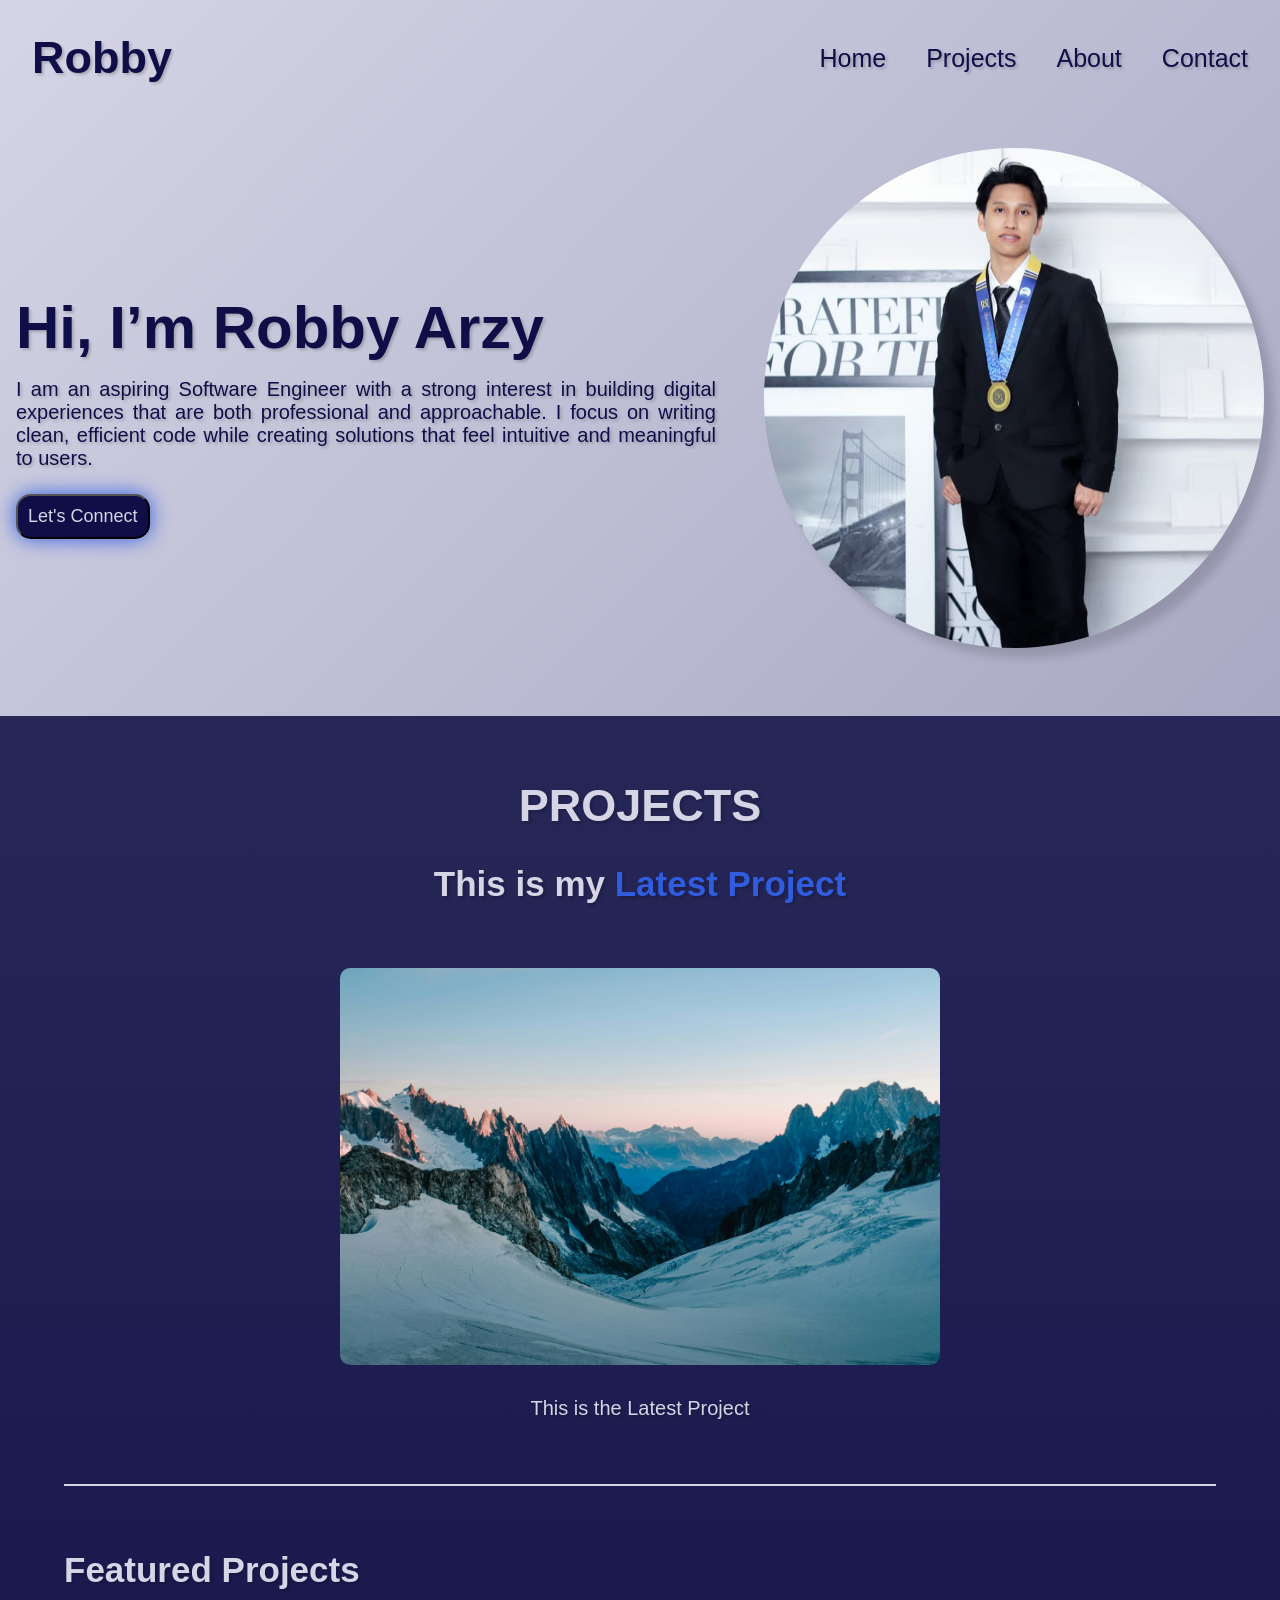
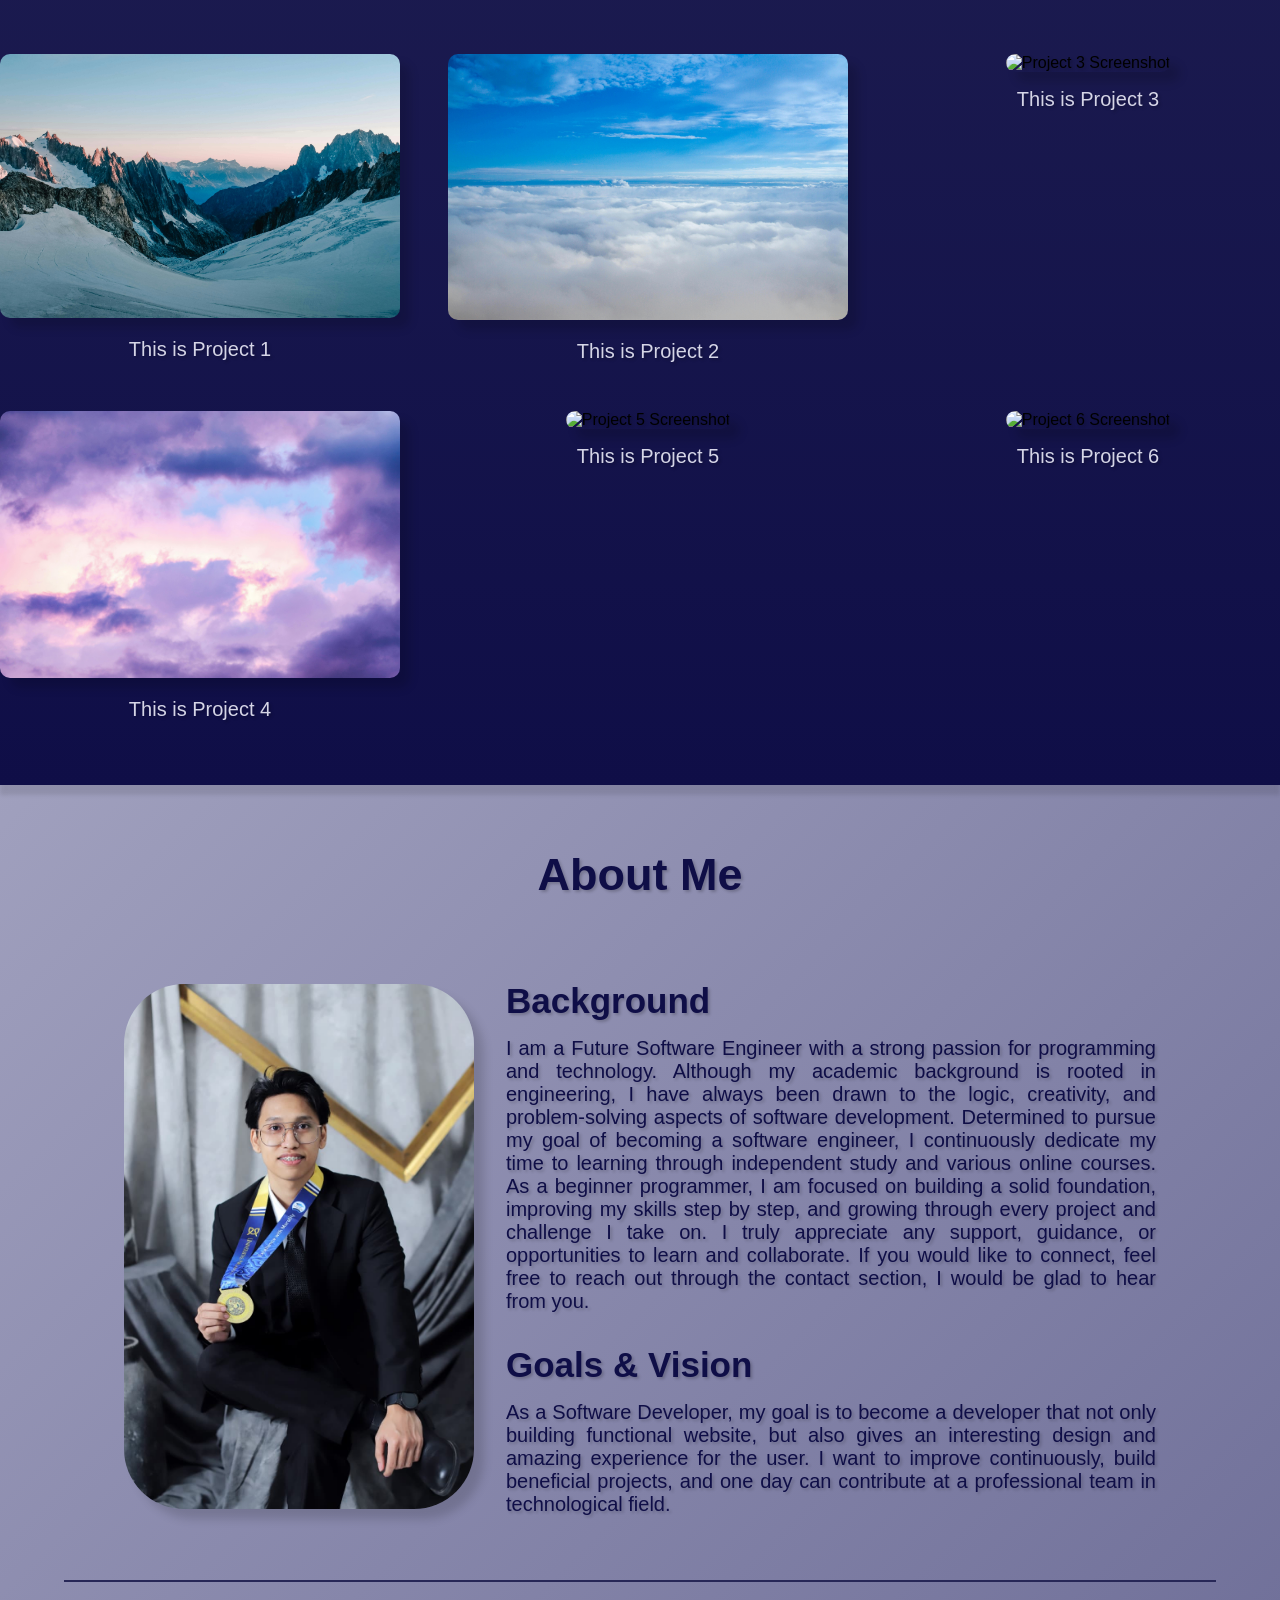
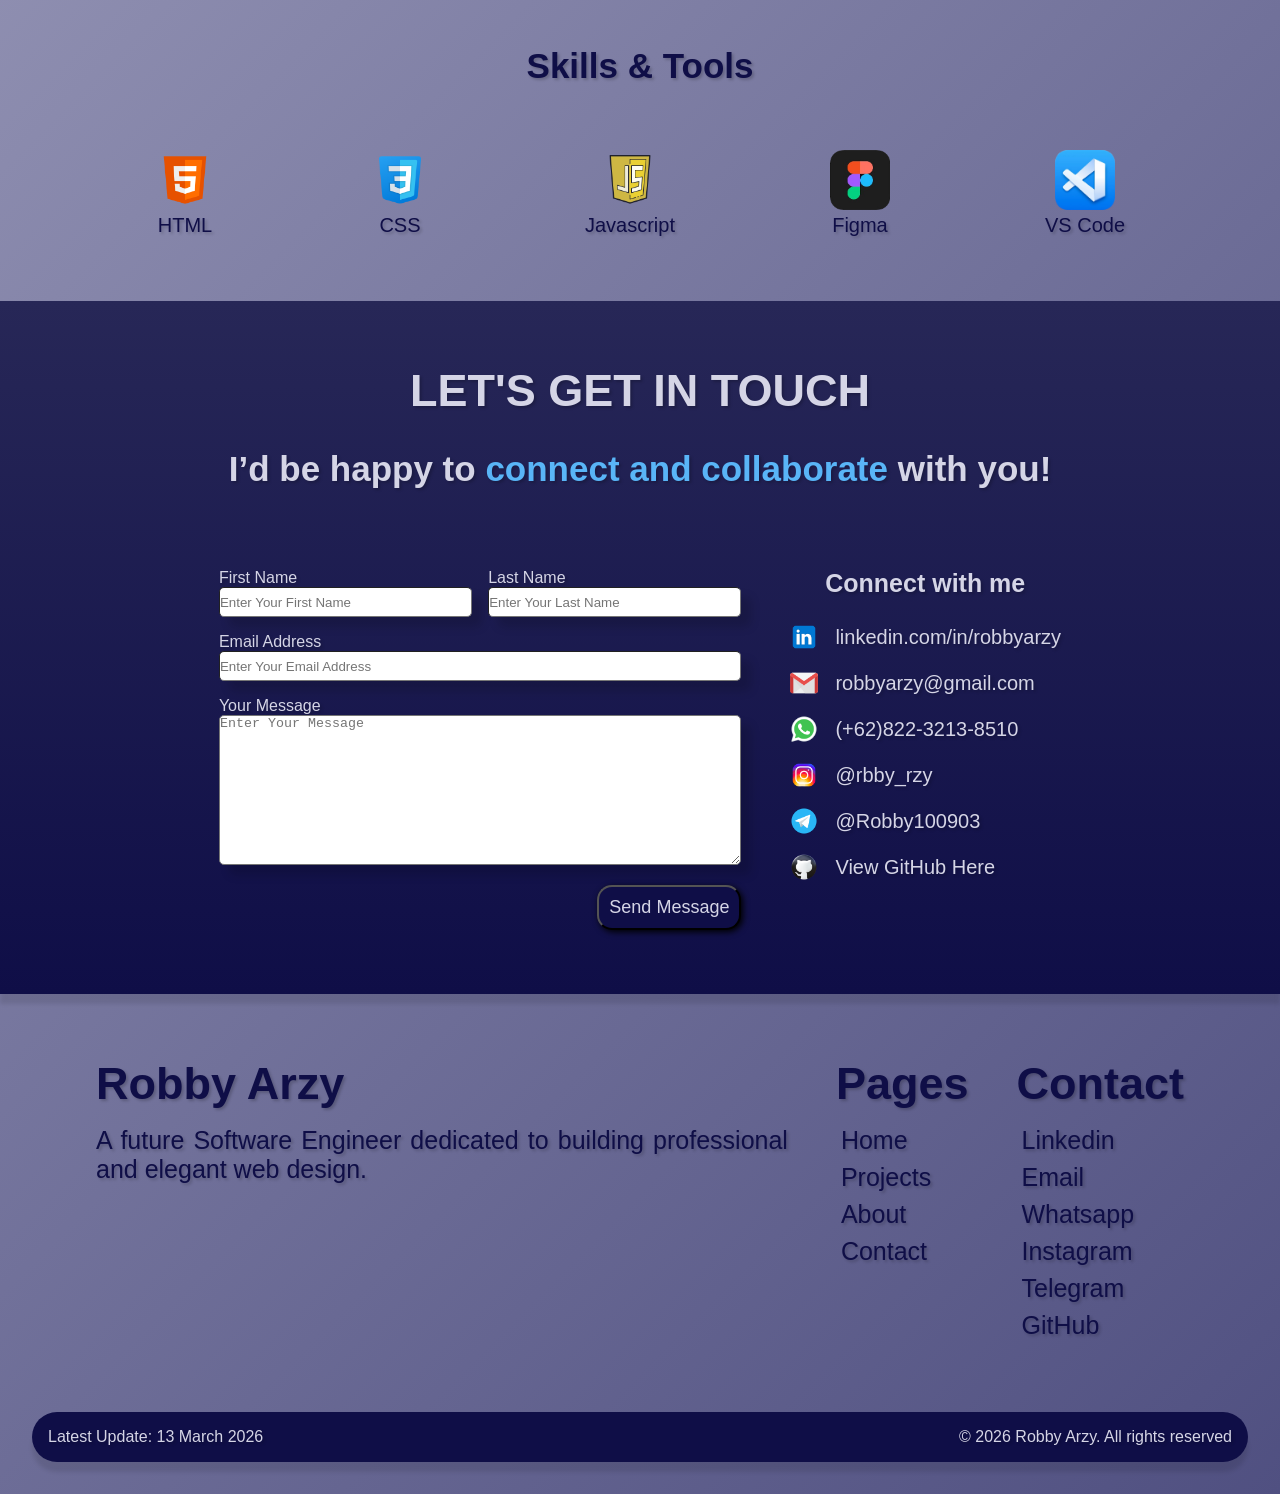
==== index.html @ eb173e4f "Update all file" ====
<!DOCTYPE html>
<html lang="en">
<head>
    <meta charset="UTF-8">
    <meta name="viewport" content="width=device-width, initial-scale=1.0">
    <title>My Portfolio</title>
    <link rel="stylesheet" href="index.css">
</head>
<body>
    <!-- Home Start -->
    <header>
        <nav id="navbar-wrapper">
            <div id="navbar-container" class="navbar-container">
                <a href="#Home" class="navbar-logo">Robby</a>
                <ul class="navbar-navigation">
                    <li><a href="#Home">Home</a></li>
                    <li><a href="#Projects">Projects</a></li>
                    <li><a href="#About">About</a></li>
                    <li><a href="#Contact">Contact</a></li>
                </ul>
            </div>
        </nav>
    </header>

    <main>
        <section id="Home" class="hero">
            <div class="hero-container">
                <h1 class="hero-heading">Hi, I’m Robby Arzy</h1>
                <p class="hero-description">
                    I am an aspiring Software Engineer with a strong interest in building digital experiences that are both professional and approachable. I focus on writing clean, efficient code while creating solutions that feel intuitive and meaningful to users.
                </p>
                <div class="hero-btn">
                    <button type="redirect" aria-label="Contact Me">
                        <a href="#Contact">
                            Let's Connect
                        </a>
                    </button>
                </div>
            </div>
            <figure class="hero-image">
                <img src="image/Profile_Picture.jpeg" alt="Robby Arzy Profile Picture"/>
            </figure>
        </section>
        <!-- Home End -->

        <!-- Projects Start -->
        <section id="Projects" class="projects">
            <div class="projects-heading">
                <h2>PROJECTS</h2>
                <h3>This is my <span class="highlight1">Latest Project</span></h3>

                <div class="latest-projects">
                    <figure>
                        <img src="image/background1.jpg" alt="Latest Project Screenshot">
                        <figcaption>
                            This is the Latest Project
                        </figcaption>
                    </figure>
                </div>
            </div>

            <hr class="hr-1">

            <div class="projects-wrapper">
                <h3>
                    Featured Projects
                </h3>
                <div class="projects-container">
                    <article>
                        <figure>
                            <img src="image/background1.jpg" alt="Project 1 Screenshot"/> 
                            <figcaption>This is Project 1</figcaption>
                        </figure>
                    </article>
                    <article>
                        <figure>
                            <img src="image/background2.jpg" alt="Project 2 Screenshot"/>
                            <figcaption>This is Project 2</figcaption>
                        </figure>
                    </article>
                    <article>
                        <figure>
                            <img src="image/background3.jpg" alt="Project 3 Screenshot"/>
                            <figcaption>This is Project 3</figcaption>
                        </figure>
                    </article>
                    <article>
                        <figure>
                            <img src="image/background4.jpg" alt="Project 4 Screenshot"/>
                            <figcaption>This is Project 4</figcaption>
                        </figure>
                    </article>
                    <article>
                        <figure>
                            <img src="image/background5.jpg" alt="Project 5 Screenshot"/>
                            <figcaption>This is Project 5</figcaption>
                        </figure>
                    </article>
                    <article>
                        <figure>
                            <img src="image/background6.jpg" alt="Project 6 Screenshot"/>
                            <figcaption>This is Project 6</figcaption>
                        </figure>
                    </article>
                </div>
            </div>
        </section>
        <!-- Projects End -->

        <!-- About Me Start -->
        <section id="About" class="about">
            <h2 class="about-heading">About Me</h2>
            <div class="about-container1">
                <figure class="about-image">
                    <img src="image/Profile_Picture1.jpeg" alt="About Me Image"/>
                </figure>
                <section class="about-container2">
                    <h3 class="about-heading1">Background</h3>
                        <p class="about-description1">
                            I am a Future Software Engineer with a strong passion for programming and technology. Although my academic background is rooted in engineering, I have always been drawn to the logic, creativity, and problem-solving aspects of software development.

                            Determined to pursue my goal of becoming a software engineer, I continuously dedicate my time to learning through independent study and various online courses. As a beginner programmer, I am focused on building a solid foundation, improving my skills step by step, and growing through every project and challenge I take on.

                            I truly appreciate any support, guidance, or opportunities to learn and collaborate. If you would like to connect, feel free to reach out through the contact section, I would be glad to hear from you.
                        </p>

                        <h3 class="about-heading1">Goals & Vision</h3>
                        <p class="about-description2">As a Software Developer, my goal is to become a developer that not only building functional website, but also gives an interesting design and amazing experience for the user.
                        
                        I want to improve continuously, build beneficial projects, and one day can contribute at a professional team in technological field.
                        </p>
                </section>
            </div>

            <hr class="hr-2">

            <section id="skill_tools" class="skill_tools">
                <div class="st-container1">
                    <h3 class="st-heading">Skills & Tools</h3>
                    <div class="st-wrapper">
                        <ul class="st-container2">
                            <li>
                                <figure>
                                    <img src="image/HTML_Logo.png" alt="HTML Logo"/>
                                    <figcaption>HTML</figcaption>
                                </figure>
                            </li>
                            <li>
                                <figure>
                                    <img src="image/CSS_Logo.png" alt="CSS Logo"/>
                                    <figcaption>CSS</figcaption>
                                </figure>
                            </li>
                            <li>
                                <figure>
                                    <img src="image/Javascript_Logo.png" alt="Javascript Logo"/>
                                    <figcaption>Javascript</figcaption>
                                </figure>
                            </li>
                            <li>
                                <figure>
                                    <img src="image/Figma_Logo.png" alt="Figma Logo"/>
                                    <figcaption>Figma</figcaption>
                                </figure>
                            </li>
                            <li>
                                <figure>
                                    <img src="image/VSCODE_Logo.png" alt="VS Code Logo"/>
                                    <figcaption>VS Code</figcaption>
                                </figure>
                            </li>
                        </ul>
                    </div>
                </div>
            </section>
        </section>
        <!-- About Me End -->

        <!-- Contact Start -->
        <section id="Contact" class="contact">
            <div class="contact-heading">
                <h2>LET'S GET IN TOUCH</h2>
                <h3>I’d be happy to <span class="highlight2">connect and collaborate</span> with you!</h3>
            </div>            
            <div class="contact-text">
                <div class="contact-placeholder">
                    <form id="form" class="cp-form" action="#" method="post">
                        <div class="cp-container">
                            <div class="cp-input1">
                                <div class="text">
                                    <label for="firstName">First Name</label>
                                    <input type="text" id="firstName" name="firstName" placeholder="Enter Your First Name" required>
                                </div>
                                <div class="text">
                                    <label for="lastName">Last Name</label>
                                    <input type="text" id="lastName" name="lastName" placeholder="Enter Your Last Name" required>
                                </div>
                            </div>
                            <div class="cp-input2">
                                <label for="email">Email Address</label>
                                <input type="email" id="email" name="email" placeholder="Enter Your Email Address" required>
                            </div>
                            <div class="cp-input3">
                                <label for="message">Your Message</label>
                                <textarea id="message" name="message" placeholder="Enter Your Message" rows="5" required></textarea>
                            </div>
                            <div class="cp-btn">
                                <button type="submit" aria-label="send message">Send Message</button>                       
                            </div>
                        </div>
                    </form>
                </div>

                <section class="social-links">
                    <h4 class="social-links-heading">
                        Connect with me
                    </h4>
                    <div class="social-links-list">
                        <ul>
                            <li>
                                <a href="https://linkedin.com/in/robbyarzy/">
                                    <img src="image/Linkedin_Logo.png" alt="LinkedIn">
                                    <span>linkedin.com/in/robbyarzy</span>
                                </a>
                            </li>
                            <li>
                                <a href="mailto:robbyarzy@gmail.com">
                                    <img src="image/Gmail_Logo.png" alt="Gmail">
                                    <span>robbyarzy@gmail.com</span>
                                </a>
                            </li>
                            <li>
                                <a href="https://wa.me/6282232138510">
                                    <img src="image/whatsapp.png" alt="WhatsApp">
                                    <span>(+62)822-3213-8510</span>
                                </a>
                            </li>
                            <li>
                                <a href="https://www.instagram.com/robbyarzy/">
                                    <img src="image/Instagram_Logo.png" alt="Instagram">
                                    <span>@rbby_rzy</span>
                                </a>
                            </li>
                            <li>
                                <a href="https://t.me/Robby100903">
                                    <img src="image/Telegram_Logo.png" alt="Telegram">
                                    <span>@Robby100903</span>
                                </a>
                            </li>
                            <li>
                                <a href="https://github.com/Revou-FSSE-Feb26/milestone-1-Arzy4">
                                    <img src="image/Github_Logo.png" alt="GitHub">
                                    <span>View GitHub Here</span>
                                </a>
                            </li>
                        </ul>
                    </div>
                </section>
            </div>           
        </section>
        <!-- Contact End -->
    </main>

    <!-- Footer Start -->
    <footer>
        <div class="footer-wrapper">
            <div class="footer-container1">
                <h2 class="footer-heading">Robby Arzy</h2>
                <p class="footer-description">A future Software Engineer dedicated to building professional and elegant web design.</p>
            </div>
            <div class="footer-container2">
                <h2 class="footer-heading">Pages</h2>
                <ul>
                    <li><a href="#Home">Home</a></li>
                    <li><a href="#Projects">Projects</a></li>
                    <li><a href="#About">About</a></li>
                    <li><a href="#Contact">Contact</a></li>
                </ul>
            </div>
            <div class="footer-container3">
                <h2 class="footer-heading">Contact</h2>
                    <ul>
                        <li>
                            <a href="https://linkedin.com/in/robbyarzy/">
                                <span>Linkedin</span>
                            </a>
                        </li>
                        <li>
                            <a href="mailto:robbyarzy@gmail.com"><span>Email</span>
                            </a>
                        </li>
                        <li>
                            <a href="https://wa.me/6282232138510"><span>Whatsapp</span>
                            </a>
                        </li>
                        <li>
                            <a href="https://www.instagram.com/robbyarzy/"><span>Instagram</span>
                            </a>
                        </li>
                        <li>
                            <a href="https://t.me/Robby100903"><span>Telegram</span>
                            </a>
                        </li>
                        <li>
                            <a href="https://github.com/Revou-FSSE-Feb26/milestone-1-Arzy4"><span>GitHub</span>
                            </a>
                        </li>
                    </ul>
            </div>
        </div>
        <div id="update" class="update-container">
             <div class="update-info">
                <p>Latest Update: <time datetime="2026-03-13" >13 March 2026</time></p>
                <p>&copy; 2026 Robby Arzy. All rights reserved</p>
            </div>
        </div>
    </footer>
    <!-- Footer End -->

    <script src="index.js"></script>
    </body>
</html>
---- index.css ----
/* Root Variables */
:root{
    --dark: #0f0e47;
    --accent: #272757;
    --highlight: #505081;
    --light: #d5d5e6;
    --hover1: #305cde;
    --hover2: #59B5F7;

    --fs-h1: 60px;
    --fs-h2: 45px;
    --fs-h3: 35px;
    --fs-nav-footer: 25px;
    --fs-fc-desc: 20px;
    --fs-s: 18px;
    --fs-xs: 16px;

    --shadow-container: 0 10px 4px rgba(0,0,0,0.1);
    --shadow-img: 10px 10px 10px rgba(0,0,0,0.15);
    --shadow-text: 2px 2px 3px rgba(0, 0, 0, 0.2); 
}

/* Group */
.navbar-logo,
.about-heading,
.projects-heading h2,
.contact-heading h2,
.footer-heading{
    font-size: var(--fs-h2);
}
.about-heading1,
.st-heading,
.projects-heading h3,
.projects-wrapper h3,
.contact-heading h3{
    font-size: var(--fs-h3);
}
.navbar-navigation a,
.social-links-heading,
.footer-description,
.footer-container2 a,
.footer-container3 a{
    font-size: var(--fs-nav-footer);
}
.hero-description,
.about-description1,
.about-description2,
.st-container2 figcaption,
.latest-projects figcaption,
.projects-container figcaption,
.social-links-list a{
    font-size: var(--fs-fc-desc);
}
.hero-btn a, .cp-btn button{
    font-size: var(--fs-s);
}
.update-container{
    background-color: var(--dark);
}
.projects,
.contact{
    background: linear-gradient(180deg, var(--accent), var(--dark));
}
.navbar-logo,
.navbar-navigation a,
.hero-heading,
.hero-description,
.about-heading,
.about-heading1,
.about-description1,
.about-description2,
.st-heading,
.st-container2 figcaption,
.footer-heading,
.footer-description,
.footer-container2 a,
.footer-container3 a{
    color: var(--dark);
}
.projects-heading h2,
.projects-heading h3,
.latest-projects figcaption,
.projects-wrapper h3,
.projects-container figcaption,
.contact-heading h2,
.contact-heading h3,
.cp-container label,
.social-links-heading,
.social-links-list a,
.update-info{
    color: var(--light);
}
.navbar-navigation a:hover{
    color: var(--hover1);
}
.social-links-list a:hover,
.footer-container2 a:hover,
.footer-container3 a:hover{
    color: var(--hover2);
}
.projects,
.contact,
.update-container{
    box-shadow: var(--shadow-container);
}
.hero img,
.about-image img,
.projects-container img,
.cp-container input,
.cp-container textarea{
    box-shadow: var(--shadow-img);
}
.about,
.projects,
.contact{
    padding: 4rem 0;
}

/* Global */
*{
    margin: 0;
    padding: 0;
    scroll-behavior: smooth;
    box-sizing:border-box;
}
body{
    font-family: 'Gill Sans', 'Gill Sans MT', Calibri, 'Trebuchet MS', sans-serif;
    background: linear-gradient(135deg, var(--light), var(--highlight));
    text-shadow: var(--shadow-text);
}
section{
    scroll-margin-top: 110px;
}

/* Additional */
.hr-1{
    border: 0.5px solid black;
    margin: 4rem 5%;
    border-color: var(--light);
}
.hr-2{
    border: 0.5px solid black;
    margin: 4rem 5%;
    border-color: var(--accent);
}

/* Navbar */
.navbar-container{
    display: flex;
    justify-content: center;
    align-items: center;
    flex-wrap: wrap;
    top: 0;
    z-index: 100;
    padding: 2rem;
    background-color: transparent;
}
.navbar-container.animation{
    position: fixed;
    width: 100%;
    background-color: var(--dark);
    box-shadow: 0 10px 15px rgba(0,0,0,0.3);
}
.navbar-container.animation a{
    color: var(--light);
}
.navbar-container.animation a:hover{
    color: var(--hover2);
}
.navbar-container
.navbar-logo{
    text-decoration: none;
    font-weight: bold;
}
.navbar-navigation{
    list-style-type: none;
    display: flex;
    margin-left: auto;
    gap: 40px;
}
.navbar-navigation a{
    text-decoration: none;
}

/* Hero */
/* Hero Text */
.hero{
    display: flex;
    justify-content: center;
    align-items: center;
    gap: 3rem;
    padding: 2rem 1rem 4rem 1rem;
}
.hero-image img{
    width: 500px;
    border-radius: 250px;
}
.hero-heading{
    font-size: var(--fs-h1);
    margin: 2rem 0 1rem;
}
.hero-description{
    max-width: 700px;
    text-align: justify;
}
/* Hero Button */
.hero-btn{
    padding-top: 1.5rem;
}
.hero-btn button{
    padding: 10px;
    border-radius: 15px;
    background-color: var(--dark);
    color: var(--light);
    transition: transform 0.3s ease;
    box-shadow: 0 0 20px rgb(48, 92, 222);
}
.hero-btn a{
    text-decoration: none;
    color: var(--light);
}
.hero-btn button:hover{
    background-color: var(--hover2);
    transform: translateY(-10px);
}
.hero-btn button:hover a{
    color: var(--dark);
}

/* Projects */
.projects-heading{
    display: flex;
    flex-direction: column;
    align-items: center;
    gap: 2rem;
}
.latest-projects figure{
    display: flex;
    flex-direction: column;
    align-items: center;
    gap: 2rem;
    padding: 2rem 0 0;
}
.latest-projects img{
    width: 600px;
    border-radius: 10px;
}
.projects-wrapper h3{
    padding: 0 5% 4rem;
}
.projects-container{
    display: grid;
    grid-template-columns: repeat(3, 1fr);
    text-align: center;
    gap: 3rem;
}
.projects-container article{
    transition: transform 0.3s ease;
}
.projects-container article:hover{
    transform: translateY(-20px);
}
.projects-container img{
    width: 400px;
    max-width: 450px;
    border-radius: 10px;
}
.projects-container figcaption{
    padding-top: 1rem;
}
.projects-container figcaption:hover{
    color: var(--hover1);
}
.highlight1{
    color: var(--hover1);
}

/* About */
/* Bio */
.about-heading{
    display: flex;
    justify-content: center;
    padding-bottom: 5rem;
}
.about-container1{
    display: flex;
    align-items: center;
    justify-content: center;
    gap: 2rem;
    text-align: justify;
}
.about-image img{
    width: 350px;
    border-radius: 60px;
}
.about-heading1{
    margin-bottom: 1rem;
}
.about-description1,
.about-description2{
    max-width: 650px;
}
.about-description1{
    margin-bottom: 2rem;
}
/* Skill & Tools Icon */
.st-heading{
    display: flex;
    justify-content: center;
}
.st-container2{
    display: flex;
    justify-content: space-evenly;
    text-align: center;
}
.st-container2 li{
    list-style-type: none;
    padding-top: 4rem;
}
.st-container2 img{
    width: 60px;
    height: 60px;
}

/* Contact */
/* Contact Header */
.contact-heading{
    display: flex;
    flex-direction: column;
    align-items: center;
    text-align: center;
    gap: 2rem;
    padding: 0 1rem 5rem;
}
.highlight2{
    color: var(--hover2);
}
/* Contact Input Form */
.contact-text{
    display: flex;
    justify-content: center;
    padding: 0 1rem;
    gap: 3rem;
}
.contact-placeholder{
    display: flex;
    flex-direction: column;
    align-items: center
}
.cp-input1,
.cp-input2,
.cp-input3{
    margin-bottom: 1rem;
}
.cp-container input,
.cp-container textarea{
    width: 100%;
    height: 30px;
    border-width: 1px;
    border-radius: 5px;
}
.cp-input1{
    display: flex;
    gap: 1rem;
}
.text{
    flex: 1;
}
.cp-container textarea{
    height: 150px;
}
/* Contact Information */
.social-links{
    display: flex;
    flex-direction: column;
    align-items: center;
    gap: 1.5rem;
}
.social-links-list ul{
    display: flex;
    flex-direction: column;
    gap: 1rem;
}
.social-links-list li{   
    list-style-type: none;
}
.social-links-list a{
    display: flex;
    align-items: center;
    gap: 1rem;
    text-decoration: none;
}
.social-links-list img{
    width: 30px;
    transition: transform 0.3s ease;
}
.social-links-list img:hover{
    transform: scale(1.3)
}
/* Button */
.cp-btn{
    display: flex;
    flex-direction: column;
    align-items: end;
    gap: 1rem;
}
.cp-btn button{
    padding: 10px;
    border-radius: 15px;
    background-color: var(--dark);
    color: var(--light);
    transition: transform 0.3s ease;
    box-shadow: 2px 2px 6px rgb(0, 0, 0);
}
.cp-btn button:hover{
    background-color: var(--hover2);
    color: var(--accent);
    transform: translateY(-10px);
}

/* Footer */
footer{
    padding-bottom: 2rem;
}
.footer-wrapper{
    display: flex;
    justify-content: space-between;
    padding: 4rem 6rem;
    gap: 3rem;
}
.footer-container1,
.footer-container2,
.footer-container3{
    display: flex;
    flex-direction: column;
    gap: 1rem;
}
.footer-description{
    max-width: 700px;
    text-align: justify;
}
.footer-container2 li,
.footer-container3 li{
    list-style-type: none;
    margin-left: 5px;
    margin-bottom: 0.5rem;
}
.footer-container2 a,
.footer-container3 a{
    text-decoration: none;
}

/* Update Info*/
.update-container{
    border-radius: 30px;
    margin: 0 2rem;
}
.update-info{
    display: flex;
    justify-content: space-between;
    padding: 1rem;
}

/* Mobile Responsive Settings */
@media(max-width: 1200px){
    .st-container2 img{
        width: 50px;
        height: 50px;
    }

    /* Projects */
    .projects-wrapper{
        overflow: hidden;
        width: 100%;
    }
    .projects-container{
        display: flex;
        gap: 0;
        transition: transform 0.5s ease;
    }
    .projects-container article{
        flex: 0 0 100%;
    }
}
@media(max-width: 1024px){
    /* Hero */
    .hero{
        flex-direction: column;
        justify-content: center;
        align-items: center;
    }
    .hero-container{
        order: 2;
    }
    .hero-image img{
        width: 300px;
        order: 1;
    }
    .hero-heading{
        text-align: center;
    }
    .hero-description{
        text-align: justify;
        margin: 0 1rem;
    }
    .hero-btn{
        display: flex;
        justify-content: center;
    }

    /* About */
    .about-container1{
        flex-direction: column;
        align-items: center;
    }
    .about-image img{
        width: 250px;
    }
    .about-heading1,
    .about-description1,
    .about-description2{
        margin: 1rem 1rem 0;
    }
    .about-description1{
        margin-bottom: 2rem;
    }
}
@media(max-width: 768px){
    /* Navbar */
    .navbar-container{
        flex-direction: column;
        justify-content: center;
        padding-top: 1.5rem;
    }
    .navbar-logo{
        margin-left: 0;
        margin-bottom: 1rem;
    }
    .navbar-navigation{
        padding: 0;
        margin-right: 0;
        justify-content: center;
        width: 100%;
    }

    /* projects */
    .projects-wrapper h3{
        text-align: center;
    }
    .latest-projects img{
        width: 450px;
    }
    .projects-container img{
        width: 350px;
    }

    /* Skill and Tools */
    .st-wrapper{
        overflow: hidden;
        width: 100%;
    }
    .st-container2{
        display: flex;
        gap: 0;
        transition: transform 0.5s ease;
    }
    .st-container2 li{
        flex: 0 0 100%;
    }

    /* Footer */
    .footer-wrapper{
        flex-direction: column;
    }
}
@media(max-width: 600px){

    /* Contact Text */
    .contact-text{
        flex-direction: column;
    }
    /* Contact Information */
    .social-links-list ul{
        flex-direction: row;
        gap: 2rem;
    }
    .social-links-list span{
        display: none;
    }
}
@media(max-width: 480px){
    /* Group */
    .navbar-logo,
    .about-heading,
    .projects-heading h2,
    .contact-heading h2,
    .footer-heading{
        font-size: var(--fs-nav-footer);
    }
    .about-heading1,
    .st-heading,
    .projects-heading h3,
    .projects-wrapper h3,
    .contact-heading h3{
        font-size: var(--fs-fc-desc);
    }
    .navbar-navigation a,
    .st-container2 figcaption,
    .latest-projects figcaption,
    .projects-container figcaption,
    .social-links-list a,
    .social-links-heading,
    .footer-description,
    .footer-container2 a,
    .footer-container3 a
    {
        font-size: var(--fs-s);
    }
    .hero-description,
    .about-description1,
    .about-description2{
        font-size: var(--fs-xs);
    }

    /* Hero */
    .hero-heading{
        font-size: var(--fs-h3);
    }
    .hero-image img{
        width: 250px;
    }

    /* About */
    .about-image img{
        width: 200px;
    }

    /* Projects */
    .latest-projects img{
        width: 300px;
    }
    .projects-container img{
        width: 250px;
    }

    /* Footer */
    .update-info{
        font-size: 10px;
    }
}
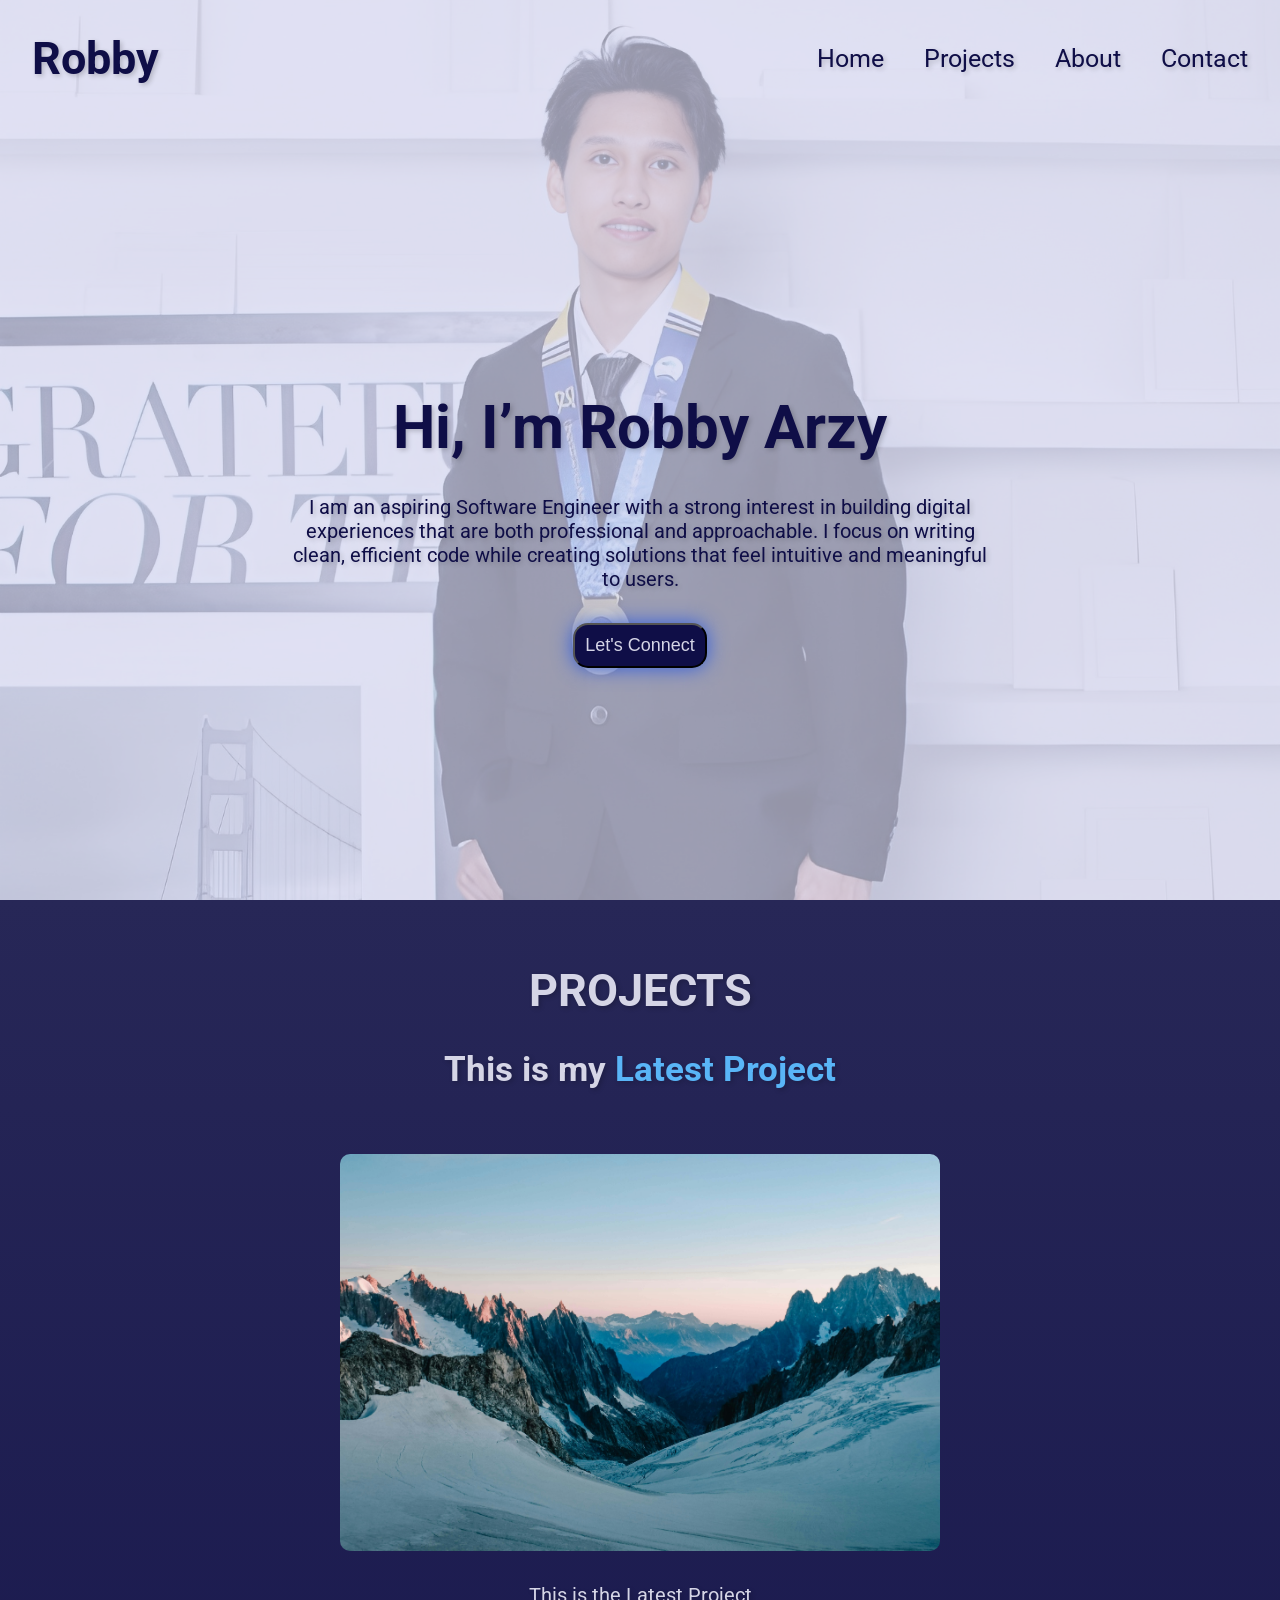
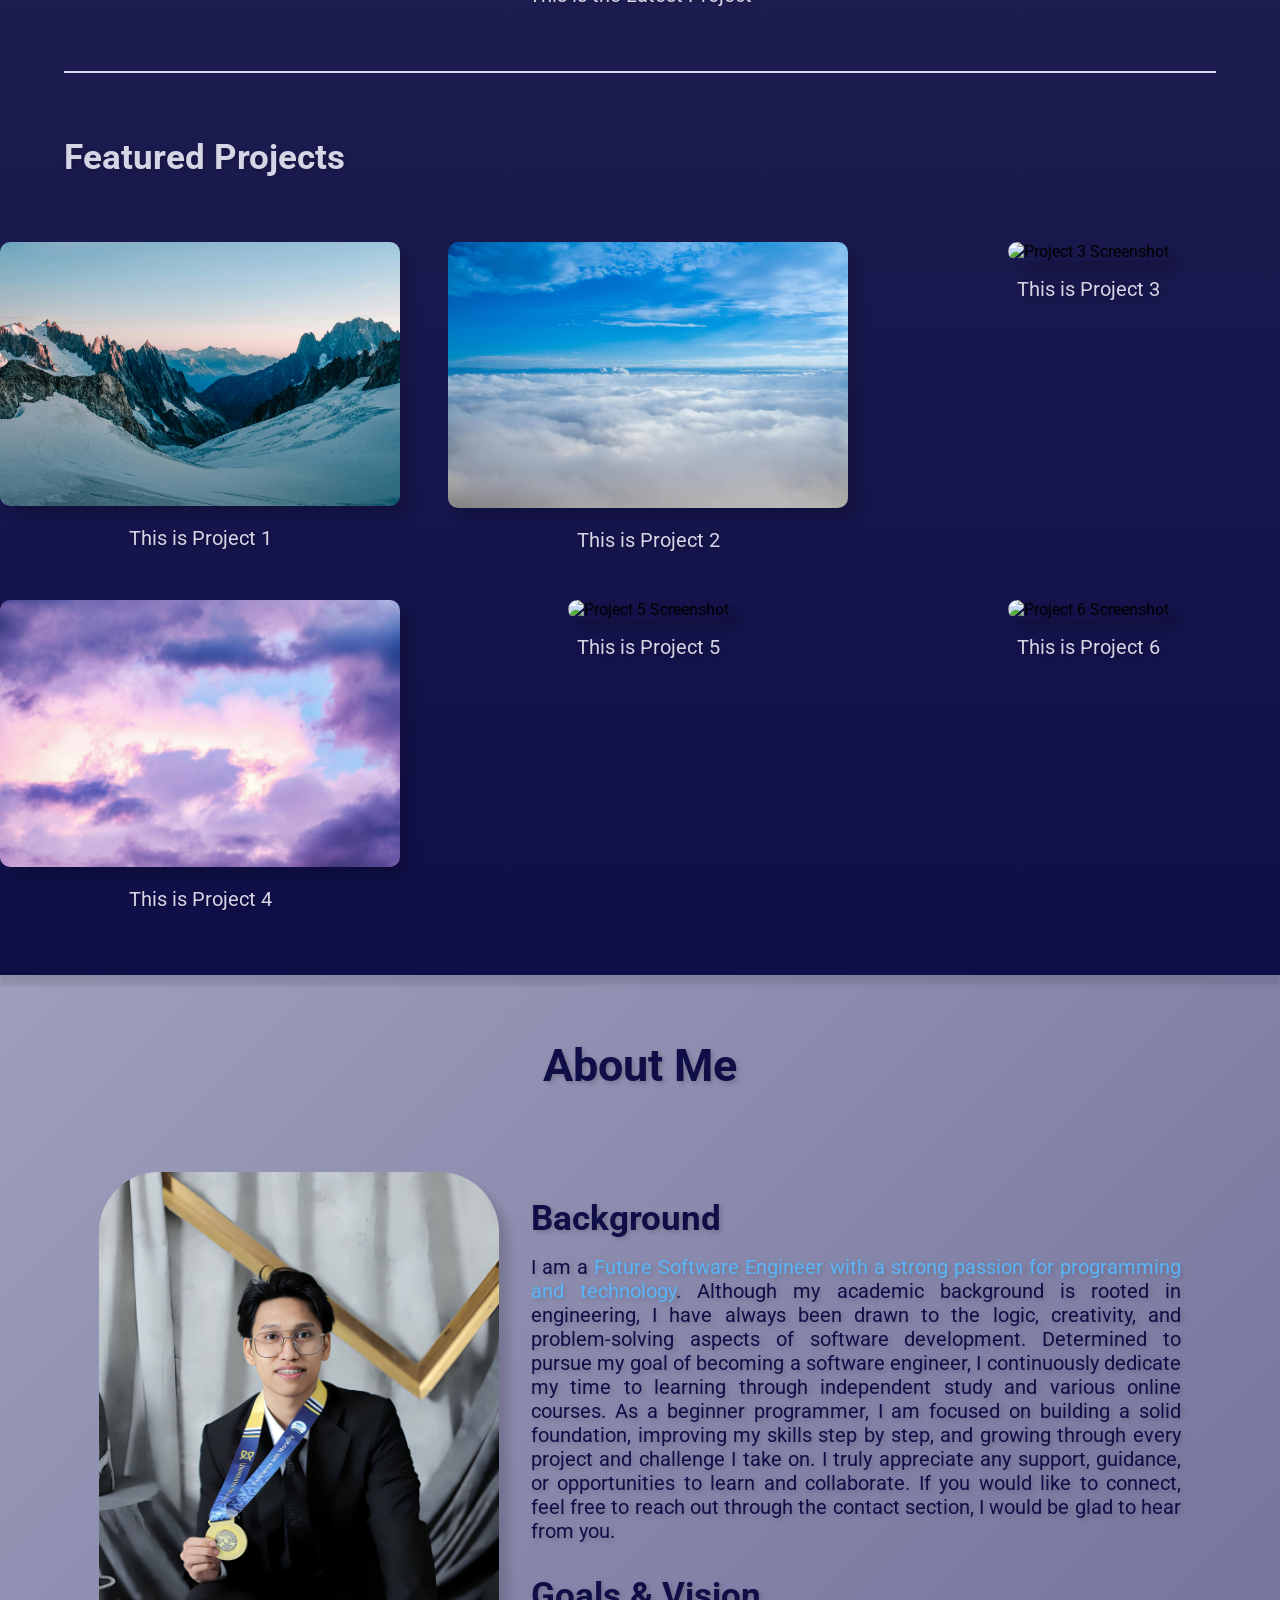
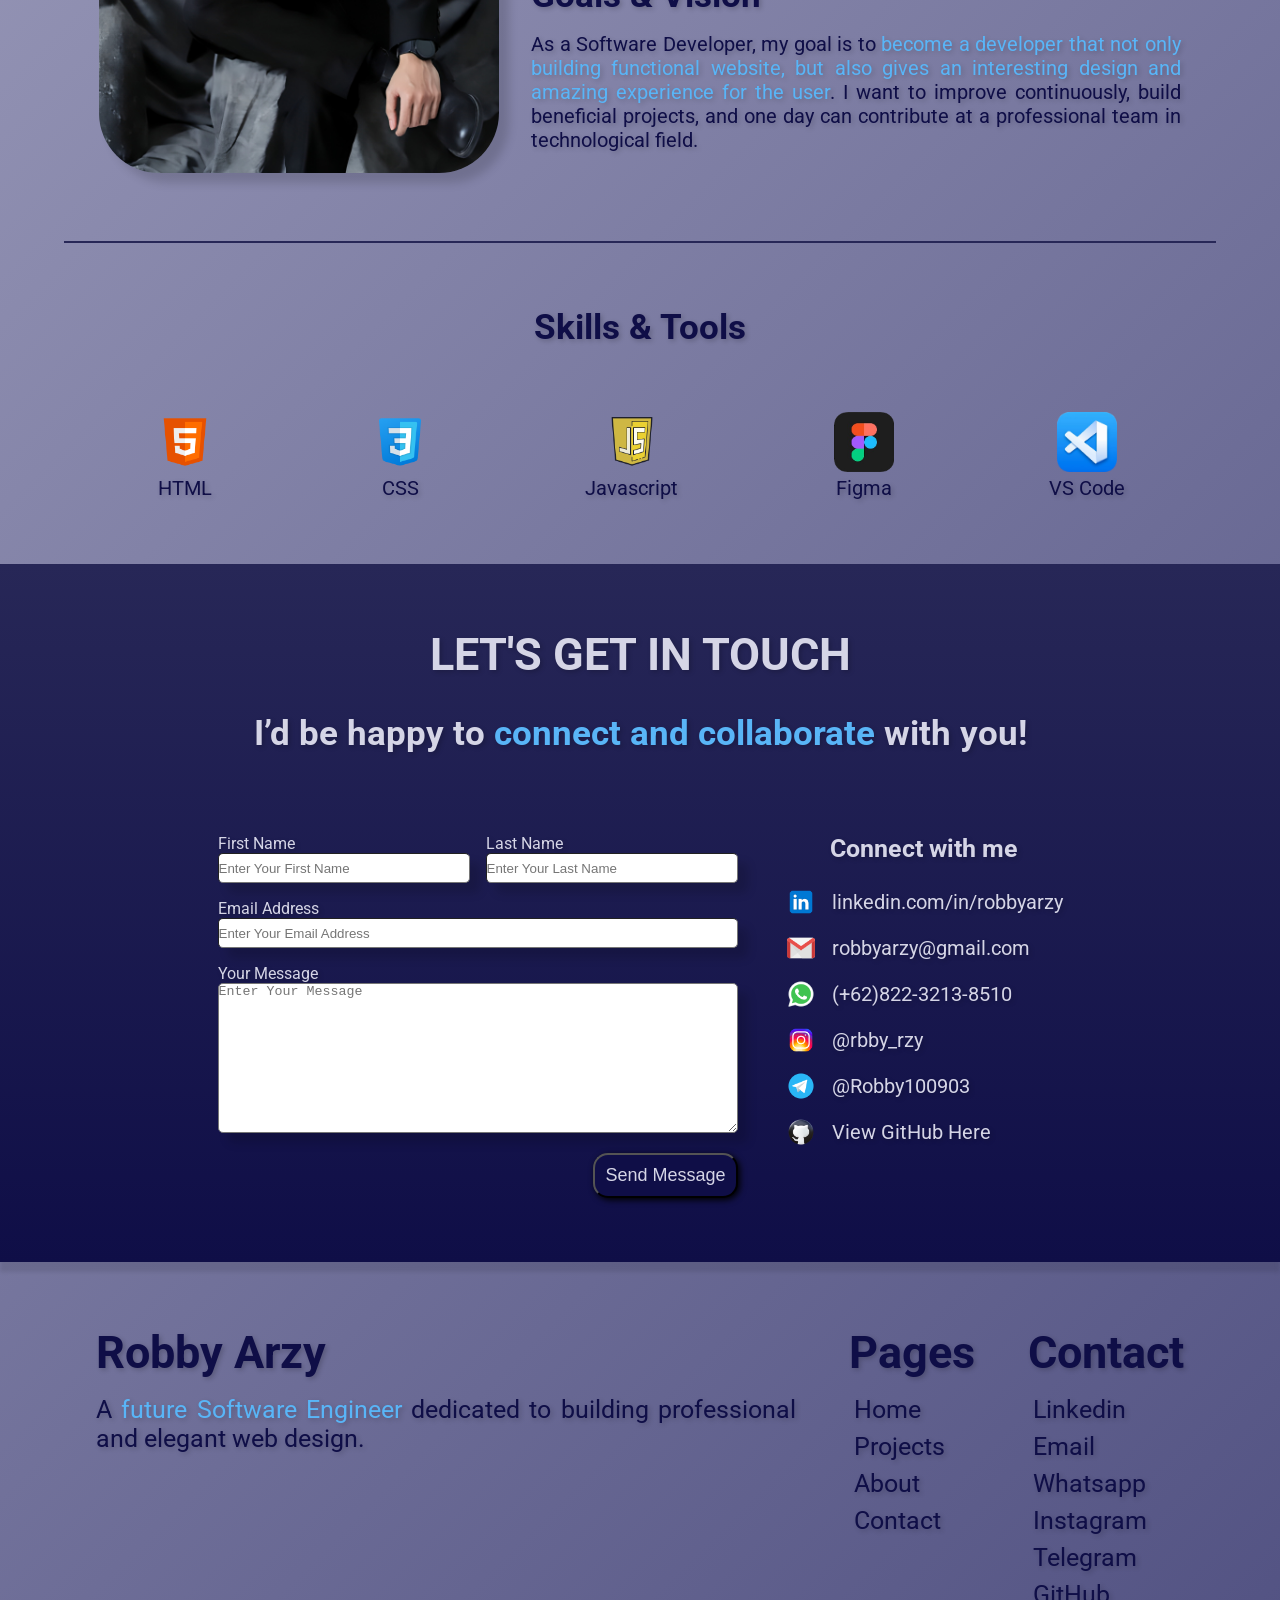
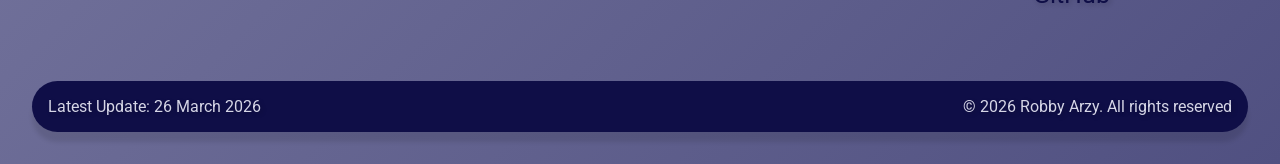
==== commit 1d459946: "Update all file" ====
--- a/index.html
+++ b/index.html
@@ -5,6 +5,7 @@
     <meta name="viewport" content="width=device-width, initial-scale=1.0">
     <title>My Portfolio</title>
     <link rel="stylesheet" href="index.css">
+    <link href="https://fonts.googleapis.com/css2?family=Roboto:ital,wght@0,100..900;1,100..900&display=swap" rel="stylesheet">
 </head>
 <body>
     <!-- Home Start -->
@@ -37,9 +38,6 @@
                     </button>
                 </div>
             </div>
-            <figure class="hero-image">
-                <img src="image/Profile_Picture.jpeg" alt="Robby Arzy Profile Picture"/>
-            </figure>
         </section>
         <!-- Home End -->
 
@@ -112,12 +110,12 @@
             <h2 class="about-heading">About Me</h2>
             <div class="about-container1">
                 <figure class="about-image">
-                    <img src="image/Profile_Picture1.jpeg" alt="About Me Image"/>
+                    <img src="image/Profile_Picture1.jpg" alt="About Me Image"/>
                 </figure>
                 <section class="about-container2">
                     <h3 class="about-heading1">Background</h3>
                         <p class="about-description1">
-                            I am a Future Software Engineer with a strong passion for programming and technology. Although my academic background is rooted in engineering, I have always been drawn to the logic, creativity, and problem-solving aspects of software development.
+                            I am a <span class="highlight1">Future Software Engineer with a strong passion for programming and technology</span>. Although my academic background is rooted in engineering, I have always been drawn to the logic, creativity, and problem-solving aspects of software development.
 
                             Determined to pursue my goal of becoming a software engineer, I continuously dedicate my time to learning through independent study and various online courses. As a beginner programmer, I am focused on building a solid foundation, improving my skills step by step, and growing through every project and challenge I take on.
 
@@ -125,7 +123,7 @@
                         </p>
 
                         <h3 class="about-heading1">Goals & Vision</h3>
-                        <p class="about-description2">As a Software Developer, my goal is to become a developer that not only building functional website, but also gives an interesting design and amazing experience for the user.
+                        <p class="about-description2">As a Software Developer, my goal is to <span class="highlight1">become a developer that not only building functional website, but also gives an interesting design and amazing experience for the user</span>.
                         
                         I want to improve continuously, build beneficial projects, and one day can contribute at a professional team in technological field.
                         </p>
@@ -180,7 +178,7 @@
         <section id="Contact" class="contact">
             <div class="contact-heading">
                 <h2>LET'S GET IN TOUCH</h2>
-                <h3>I’d be happy to <span class="highlight2">connect and collaborate</span> with you!</h3>
+                <h3>I’d be happy to <span class="highlight1">connect and collaborate</span> with you!</h3>
             </div>            
             <div class="contact-text">
                 <div class="contact-placeholder">
@@ -266,7 +264,7 @@
         <div class="footer-wrapper">
             <div class="footer-container1">
                 <h2 class="footer-heading">Robby Arzy</h2>
-                <p class="footer-description">A future Software Engineer dedicated to building professional and elegant web design.</p>
+                <p class="footer-description">A <span class="highlight1">future Software Engineer</span> dedicated to building professional and elegant web design.</p>
             </div>
             <div class="footer-container2">
                 <h2 class="footer-heading">Pages</h2>
@@ -310,7 +308,7 @@
         </div>
         <div id="update" class="update-container">
              <div class="update-info">
-                <p>Latest Update: <time datetime="2026-03-13" >13 March 2026</time></p>
+                <p>Latest Update: <time datetime="2026-03-26" >26 March 2026</time></p>
                 <p>&copy; 2026 Robby Arzy. All rights reserved</p>
             </div>
         </div>
--- a/index.css
+++ b/index.css
@@ -4,8 +4,8 @@
     --accent: #272757;
     --highlight: #505081;
     --light: #d5d5e6;
-    --hover1: #305cde;
-    --hover2: #59B5F7;
+    --hover1: #59B5F7;
+    --hover2: #305cde;
 
     --fs-h1: 60px;
     --fs-h2: 45px;
@@ -17,7 +17,7 @@
 
     --shadow-container: 0 10px 4px rgba(0,0,0,0.1);
     --shadow-img: 10px 10px 10px rgba(0,0,0,0.15);
-    --shadow-text: 2px 2px 3px rgba(0, 0, 0, 0.2); 
+    --shadow-text: 2px 2px 5px rgba(0, 0, 0, 0.2); 
 }
 
 /* Group */
@@ -124,9 +124,9 @@
     box-sizing:border-box;
 }
 body{
-    font-family: 'Gill Sans', 'Gill Sans MT', Calibri, 'Trebuchet MS', sans-serif;
     background: linear-gradient(135deg, var(--light), var(--highlight));
     text-shadow: var(--shadow-text);
+    font-family: 'Roboto', sans-serif;
 }
 section{
     scroll-margin-top: 110px;
@@ -143,6 +143,9 @@
     margin: 4rem 5%;
     border-color: var(--accent);
 }
+.highlight1{
+    color: var(--hover1);
+}
 
 /* Navbar */
 .navbar-container{
@@ -150,12 +153,17 @@
     justify-content: center;
     align-items: center;
     flex-wrap: wrap;
-    top: 0;
+    padding: 2rem;
+    position: fixed;
+    width: 100%;
     z-index: 100;
-    padding: 2rem;
-    background-color: transparent;
+    transition: 0.5s;
+}
+.navbar-container a:hover{
+    color: var(--hover2);
 }
 .navbar-container.animation{
+    transition: 0.5s;
     position: fixed;
     width: 100%;
     background-color: var(--dark);
@@ -188,24 +196,38 @@
     display: flex;
     justify-content: center;
     align-items: center;
+    padding: 10rem 0 0;
     gap: 3rem;
-    padding: 2rem 1rem 4rem 1rem;
-}
-.hero-image img{
-    width: 500px;
-    border-radius: 250px;
+    z-index: 1;
+
+    background-image: url("image/Profile_Picture.jpg");
+    background-repeat: no-repeat;
+    background-size: cover;
+    background-position: top;
+    height: 100vh;
+}
+.hero::before {
+    content: "";
+    position: absolute;
+    inset: 0;
+    background: rgba(213, 213, 240, 0.7);
+    z-index: 1;
+}
+.hero-container{
+    z-index: 2;
 }
 .hero-heading{
     font-size: var(--fs-h1);
-    margin: 2rem 0 1rem;
+    text-align: center;
 }
 .hero-description{
     max-width: 700px;
-    text-align: justify;
+    text-align: center;
+    padding: 2rem 0;
 }
 /* Hero Button */
 .hero-btn{
-    padding-top: 1.5rem;
+    text-align: center;
 }
 .hero-btn button{
     padding: 10px;
@@ -220,7 +242,7 @@
     color: var(--light);
 }
 .hero-btn button:hover{
-    background-color: var(--hover2);
+    background-color: var(--hover1);
     transform: translateY(-10px);
 }
 .hero-btn button:hover a{
@@ -271,9 +293,6 @@
 .projects-container figcaption:hover{
     color: var(--hover1);
 }
-.highlight1{
-    color: var(--hover1);
-}
 
 /* About */
 /* Bio */
@@ -290,7 +309,7 @@
     text-align: justify;
 }
 .about-image img{
-    width: 350px;
+    width: 400px;
     border-radius: 60px;
 }
 .about-heading1{
@@ -332,9 +351,7 @@
     gap: 2rem;
     padding: 0 1rem 5rem;
 }
-.highlight2{
-    color: var(--hover2);
-}
+
 /* Contact Input Form */
 .contact-text{
     display: flex;
@@ -413,7 +430,7 @@
     box-shadow: 2px 2px 6px rgb(0, 0, 0);
 }
 .cp-btn button:hover{
-    background-color: var(--hover2);
+    background-color: var(--hover1);
     color: var(--accent);
     transform: translateY(-10px);
 }
@@ -484,11 +501,6 @@
 }
 @media(max-width: 1024px){
     /* Hero */
-    .hero{
-        flex-direction: column;
-        justify-content: center;
-        align-items: center;
-    }
     .hero-container{
         order: 2;
     }
@@ -496,11 +508,8 @@
         width: 300px;
         order: 1;
     }
-    .hero-heading{
-        text-align: center;
-    }
+    .hero-heading,
     .hero-description{
-        text-align: justify;
         margin: 0 1rem;
     }
     .hero-btn{
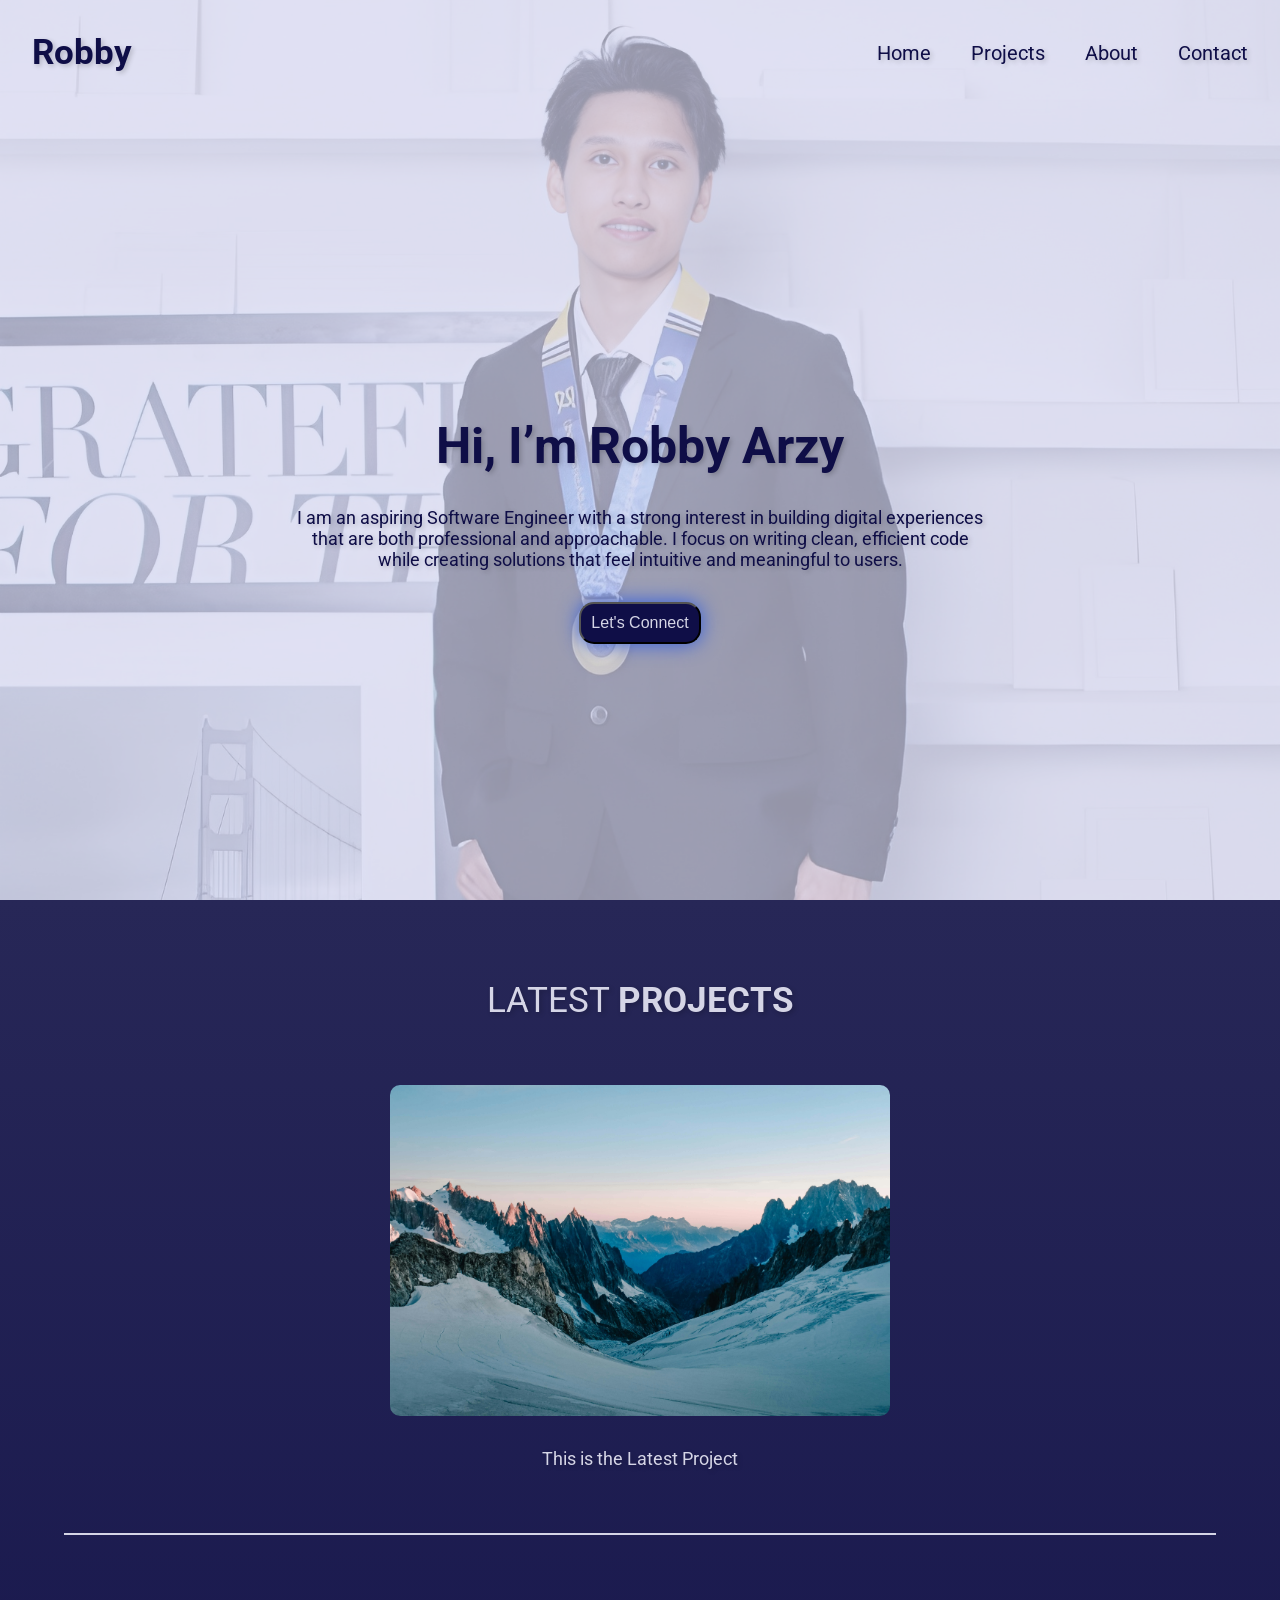
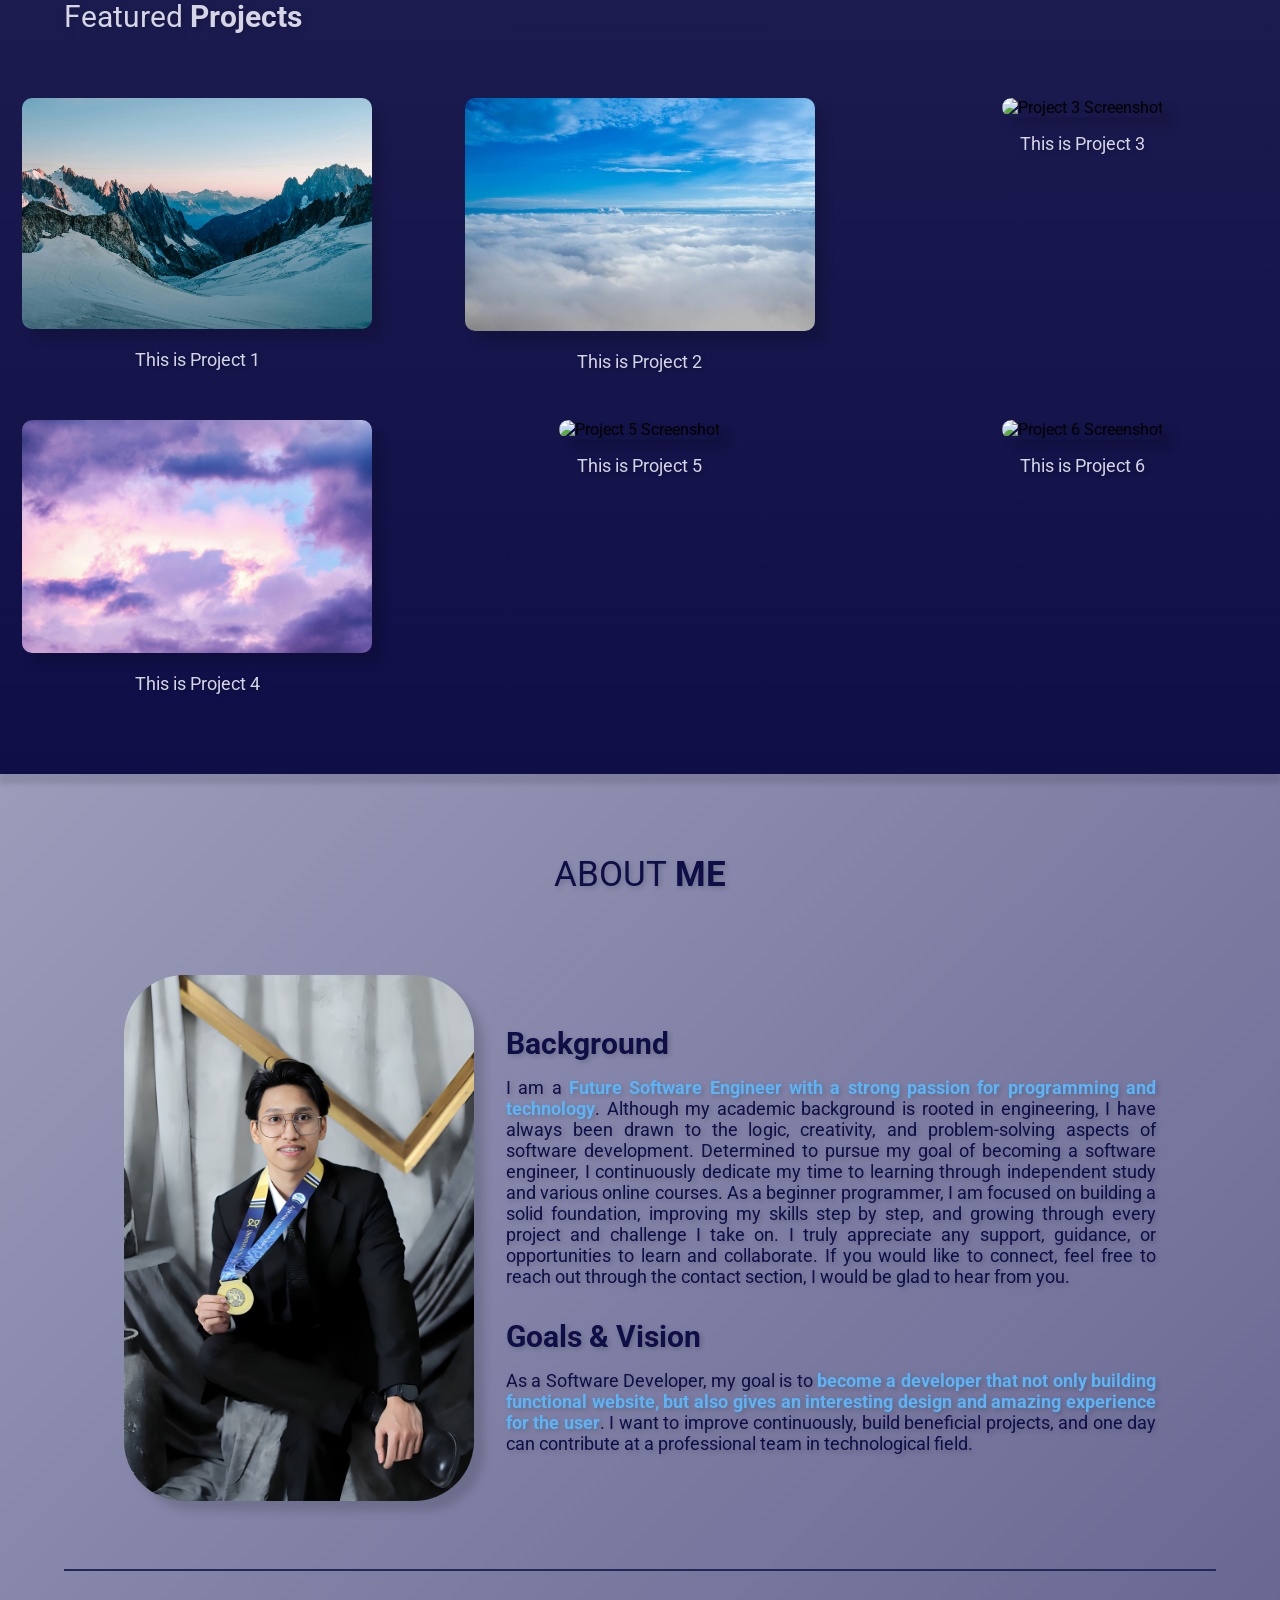
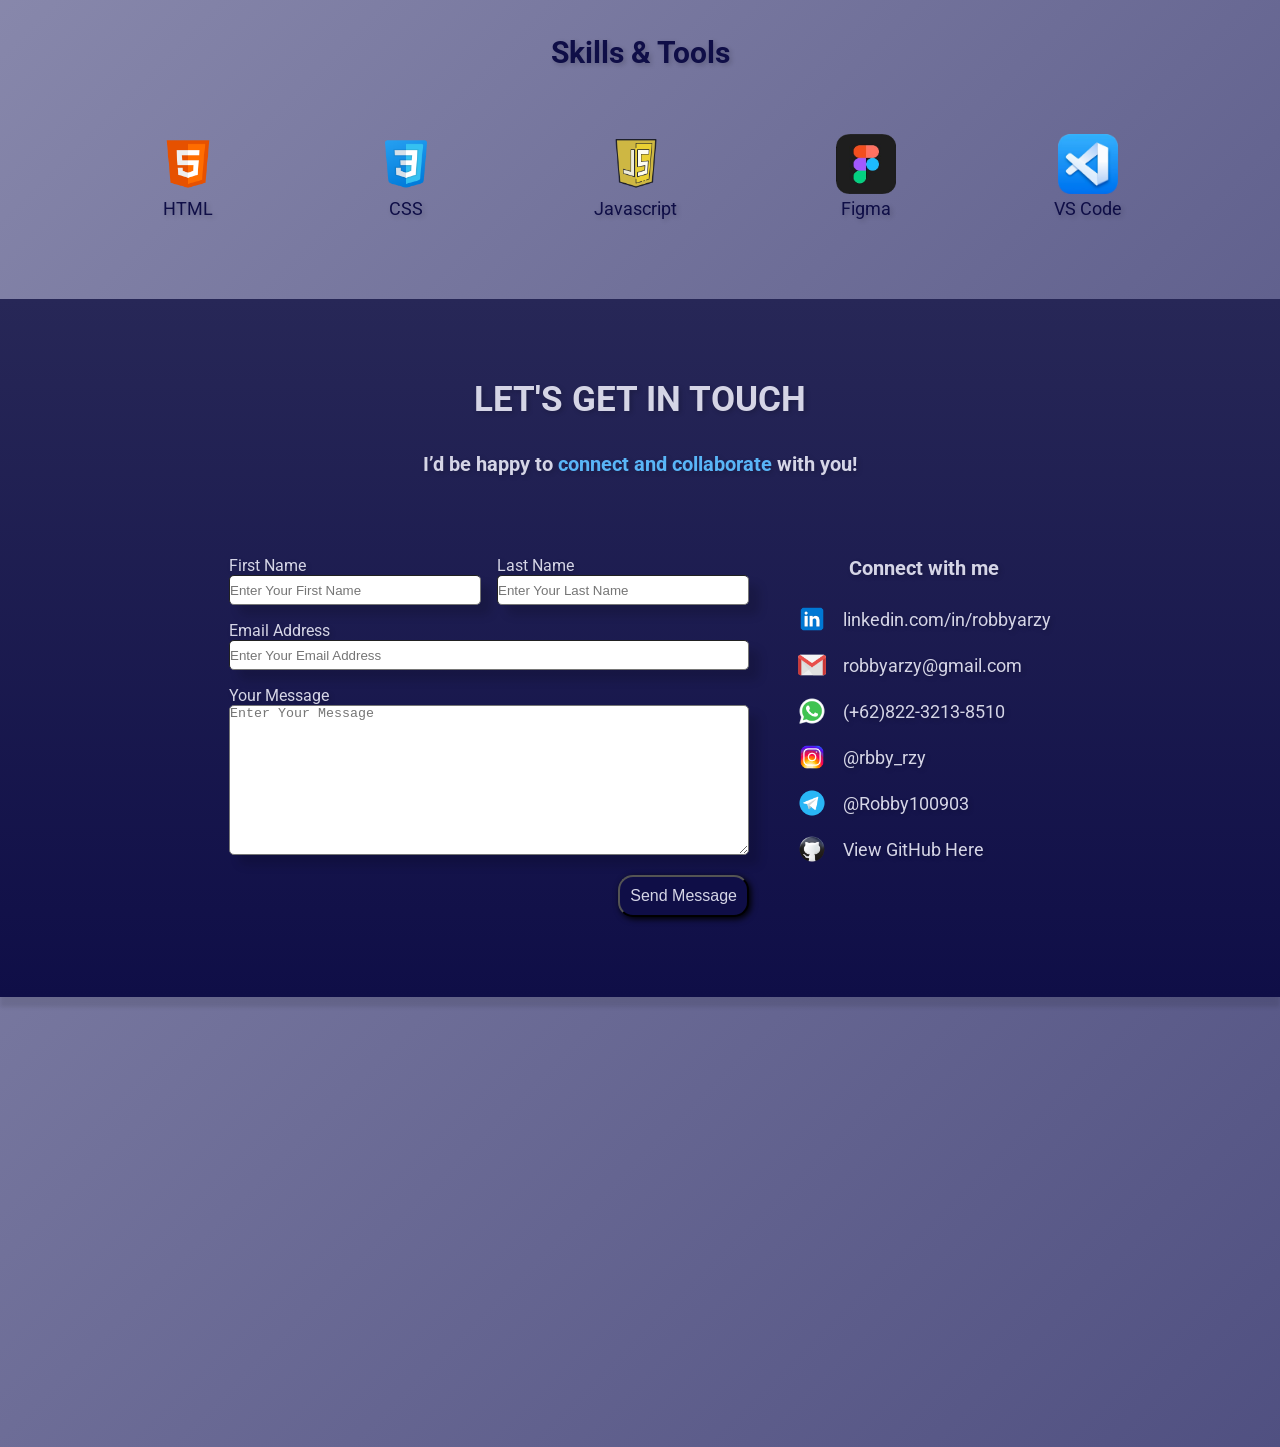
==== commit ffc5cfd9: "Update all file" ====
--- a/index.html
+++ b/index.html
@@ -19,7 +19,21 @@
                     <li><a href="#About">About</a></li>
                     <li><a href="#Contact">Contact</a></li>
                 </ul>
-            </div>
+                <button id="burger" class="burger">
+                    <span></span>
+                    <span></span>
+                    <span></span>
+                </button>
+            </div>
+        </nav>
+
+        <div id="overlay" class="overlay"></div>
+
+        <nav id="mobile-menu" class="mobile-menu">
+            <a href="#Home">Home</a>
+            <a href="#Projects">Projects</a>
+            <a href="#About">About</a>
+            <a href="#Contact">Contact</a>
         </nav>
     </header>
 
@@ -44,8 +58,7 @@
         <!-- Projects Start -->
         <section id="Projects" class="projects">
             <div class="projects-heading">
-                <h2>PROJECTS</h2>
-                <h3>This is my <span class="highlight1">Latest Project</span></h3>
+                <h2>LATEST <strong>PROJECTS</strong></h2>
 
                 <div class="latest-projects">
                     <figure>
@@ -60,9 +73,7 @@
             <hr class="hr-1">
 
             <div class="projects-wrapper">
-                <h3>
-                    Featured Projects
-                </h3>
+                <h3>Featured <b>Projects</b></h3>
                 <div class="projects-container">
                     <article>
                         <figure>
@@ -107,7 +118,9 @@
 
         <!-- About Me Start -->
         <section id="About" class="about">
-            <h2 class="about-heading">About Me</h2>
+            <div class="about-heading">
+                <h2>ABOUT <strong>ME</strong></h2>
+            </div>
             <div class="about-container1">
                 <figure class="about-image">
                     <img src="image/Profile_Picture1.jpg" alt="About Me Image"/>
@@ -308,7 +321,7 @@
         </div>
         <div id="update" class="update-container">
              <div class="update-info">
-                <p>Latest Update: <time datetime="2026-03-26" >26 March 2026</time></p>
+                <p>Latest Update: <time datetime="2026-04-01" >1 April 2026</time></p>
                 <p>&copy; 2026 Robby Arzy. All rights reserved</p>
             </div>
         </div>
--- a/index.css
+++ b/index.css
@@ -7,13 +7,13 @@
     --hover1: #59B5F7;
     --hover2: #305cde;
 
-    --fs-h1: 60px;
-    --fs-h2: 45px;
-    --fs-h3: 35px;
-    --fs-nav-footer: 25px;
-    --fs-fc-desc: 20px;
-    --fs-s: 18px;
-    --fs-xs: 16px;
+    --fs-50: 50px;
+    --fs-35: 35px;
+    --fs-30: 30px;
+    --fs-20: 20px;
+    --fs-18: 18px;
+    --fs-16: 16px;
+    --fs-14: 14px;
 
     --shadow-container: 0 10px 4px rgba(0,0,0,0.1);
     --shadow-img: 10px 10px 10px rgba(0,0,0,0.15);
@@ -22,25 +22,22 @@
 
 /* Group */
 .navbar-logo,
-.about-heading,
+.about-heading h2,
 .projects-heading h2,
 .contact-heading h2,
 .footer-heading{
-    font-size: var(--fs-h2);
+    font-size: var(--fs-35);
 }
 .about-heading1,
 .st-heading,
 .projects-heading h3,
-.projects-wrapper h3,
-.contact-heading h3{
-    font-size: var(--fs-h3);
+.projects-wrapper h3{
+    font-size: var(--fs-30);
 }
 .navbar-navigation a,
 .social-links-heading,
-.footer-description,
-.footer-container2 a,
-.footer-container3 a{
-    font-size: var(--fs-nav-footer);
+.contact-heading h3{
+    font-size: var(--fs-20);
 }
 .hero-description,
 .about-description1,
@@ -48,11 +45,14 @@
 .st-container2 figcaption,
 .latest-projects figcaption,
 .projects-container figcaption,
-.social-links-list a{
-    font-size: var(--fs-fc-desc);
+.social-links-list a,
+.footer-description,
+.footer-container2 a,
+.footer-container3 a{
+    font-size: var(--fs-18);
 }
 .hero-btn a, .cp-btn button{
-    font-size: var(--fs-s);
+    font-size: var(--fs-16);
 }
 .update-container{
     background-color: var(--dark);
@@ -65,7 +65,7 @@
 .navbar-navigation a,
 .hero-heading,
 .hero-description,
-.about-heading,
+.about-heading h2,
 .about-heading1,
 .about-description1,
 .about-description2,
@@ -90,13 +90,11 @@
 .update-info{
     color: var(--light);
 }
-.navbar-navigation a:hover{
-    color: var(--hover1);
-}
+.navbar-navigation a:hover,
 .social-links-list a:hover,
 .footer-container2 a:hover,
 .footer-container3 a:hover{
-    color: var(--hover2);
+    color: var(--hover1);
 }
 .projects,
 .contact,
@@ -113,7 +111,7 @@
 .about,
 .projects,
 .contact{
-    padding: 4rem 0;
+    padding: 5rem 0;
 }
 
 /* Global */
@@ -129,7 +127,13 @@
     font-family: 'Roboto', sans-serif;
 }
 section{
-    scroll-margin-top: 110px;
+    scroll-margin-top: 100px;
+}
+main{
+    position: relative;
+    z-index: 2;
+    background: linear-gradient(135deg, var(--light), var(--highlight));
+    margin-bottom: 450px;
 }
 
 /* Additional */
@@ -144,7 +148,8 @@
     border-color: var(--accent);
 }
 .highlight1{
-    color: var(--hover1);
+    color: var(--hover1) !important;
+    font-weight: 700;
 }
 
 /* Navbar */
@@ -152,15 +157,19 @@
     display: flex;
     justify-content: center;
     align-items: center;
-    flex-wrap: wrap;
     padding: 2rem;
     position: fixed;
     width: 100%;
     z-index: 100;
     transition: 0.5s;
 }
-.navbar-container a:hover{
+.navbar-navigation a{
+    display: inline-block;
+    transition: transform 0.3s ease;
+}
+.navbar-navigation a:hover{
     color: var(--hover2);
+    transform: scale(1.2)
 }
 .navbar-container.animation{
     transition: 0.5s;
@@ -172,8 +181,12 @@
 .navbar-container.animation a{
     color: var(--light);
 }
-.navbar-container.animation a:hover{
-    color: var(--hover2);
+.navbar-container.animation .navbar-navigation a:hover {
+    color: var(--hover1);
+    transform: scale(1.2);
+}
+.navbar-container.animation .burger span{
+    background-color: var(--light);
 }
 .navbar-container
 .navbar-logo{
@@ -188,6 +201,60 @@
 }
 .navbar-navigation a{
     text-decoration: none;
+}
+/* Dropdown Menu */
+/* Burger */
+.burger {
+    position: relative;
+    z-index: 1001;
+    display: flex;
+    flex-direction: column;
+    gap: 5px;
+    background: none;
+    border: none;
+    display: none;
+}
+.burger span {
+    width: 25px;
+    height: 3px;
+    background-color: var(--dark);
+}
+/* Overlay (background dim) */
+.overlay {
+    position: fixed;
+    width: 100%;
+    height: 100%;
+    background: rgba(0, 0, 0, 0.7);
+    visibility: hidden;
+    opacity: 0;
+    transition: 0.3s;
+    z-index: 1000;
+}
+/* Slide Menu */
+.mobile-menu {
+    position: fixed;
+    height: 100%;
+    width: 200px;
+    background: var(--dark);
+    padding: 2rem;
+    display: flex;
+    flex-direction: column;
+    gap: 1.5rem;
+    transform: translateX(-100%);
+    transition: transform 0.3s ease;
+    z-index: 1001;
+    opacity: 0.9;
+}
+.mobile-menu a {
+    color: var(--light);
+    text-decoration: none;
+}
+.mobile-menu.active { /* Active State */
+    transform: translateX(0);
+}
+.overlay.active {
+    opacity: 1;
+    visibility: visible;
 }
 
 /* Hero */
@@ -199,25 +266,30 @@
     padding: 10rem 0 0;
     gap: 3rem;
     z-index: 1;
+    position: relative;
 
     background-image: url("image/Profile_Picture.jpg");
     background-repeat: no-repeat;
     background-size: cover;
-    background-position: top;
-    height: 100vh;
+    background-position: center top;
+    background-attachment: fixed;
+    height: 100svh;
 }
 .hero::before {
     content: "";
     position: absolute;
-    inset: 0;
+    top: 0;
+    left: 0;
     background: rgba(213, 213, 240, 0.7);
+    height: 100%;
+    width: 100%;
     z-index: 1;
 }
 .hero-container{
     z-index: 2;
 }
 .hero-heading{
-    font-size: var(--fs-h1);
+    font-size: var(--fs-50);
     text-align: center;
 }
 .hero-description{
@@ -256,19 +328,29 @@
     align-items: center;
     gap: 2rem;
 }
+.projects-heading h2{
+    font-weight: normal;
+}
+/* Latest Projects */
 .latest-projects figure{
     display: flex;
     flex-direction: column;
     align-items: center;
     gap: 2rem;
     padding: 2rem 0 0;
+    transition: 0.5s;
 }
 .latest-projects img{
-    width: 600px;
+    width: 500px;
     border-radius: 10px;
 }
+.latest-projects figure:hover{
+    transform: scale(1.1)
+}
+/* Featured Projects */
 .projects-wrapper h3{
     padding: 0 5% 4rem;
+    font-weight: normal;
 }
 .projects-container{
     display: grid;
@@ -277,14 +359,13 @@
     gap: 3rem;
 }
 .projects-container article{
-    transition: transform 0.3s ease;
+    transition: transform 0.5s ease;
 }
 .projects-container article:hover{
     transform: translateY(-20px);
 }
 .projects-container img{
-    width: 400px;
-    max-width: 450px;
+    width: 350px;
     border-radius: 10px;
 }
 .projects-container figcaption{
@@ -300,6 +381,9 @@
     display: flex;
     justify-content: center;
     padding-bottom: 5rem;
+}
+.about-heading h2{
+    font-weight: normal;
 }
 .about-container1{
     display: flex;
@@ -309,7 +393,7 @@
     text-align: justify;
 }
 .about-image img{
-    width: 400px;
+    width: 350px;
     border-radius: 60px;
 }
 .about-heading1{
@@ -335,10 +419,14 @@
 .st-container2 li{
     list-style-type: none;
     padding-top: 4rem;
+    transition: 0.5s;
 }
 .st-container2 img{
     width: 60px;
     height: 60px;
+}
+.st-container2 li:hover{
+    transform: scale(1.3);
 }
 
 /* Contact */
@@ -438,6 +526,10 @@
 /* Footer */
 footer{
     padding-bottom: 2rem;
+    position: fixed;
+    bottom: 0;
+    width: 100%;
+    z-index: -1;
 }
 .footer-wrapper{
     display: flex;
@@ -480,16 +572,14 @@
 
 /* Mobile Responsive Settings */
 @media(max-width: 1200px){
-    .st-container2 img{
-        width: 50px;
-        height: 50px;
-    }
-
     /* Projects */
     .projects-wrapper{
         overflow: hidden;
         width: 100%;
     }
+    .projects-wrapper h3{
+        text-align: center;
+    }
     .projects-container{
         display: flex;
         gap: 0;
@@ -498,6 +588,13 @@
     .projects-container article{
         flex: 0 0 100%;
     }
+
+    /* About */
+    /* Skills & Tools */
+    .st-container2 img{
+        width: 50px;
+        height: 50px;
+    }
 }
 @media(max-width: 1024px){
     /* Hero */
@@ -535,22 +632,10 @@
     }
 }
 @media(max-width: 768px){
-    /* Navbar */
-    .navbar-container{
-        flex-direction: column;
-        justify-content: center;
-        padding-top: 1.5rem;
-    }
-    .navbar-logo{
-        margin-left: 0;
-        margin-bottom: 1rem;
-    }
-    .navbar-navigation{
-        padding: 0;
-        margin-right: 0;
-        justify-content: center;
-        width: 100%;
-    }
+    /* Global */
+    main{
+        margin-bottom: 0;
+    }    
 
     /* projects */
     .projects-wrapper h3{
@@ -578,11 +663,22 @@
     }
 
     /* Footer */
+    footer{
+        position: relative;
+    }
     .footer-wrapper{
         flex-direction: column;
     }
 }
 @media(max-width: 600px){
+    /* Navbar */
+    .navbar-navigation a{
+        display: none;
+    }
+    /* Dropdown Menu */
+    .burger {
+        display: flex;
+    }
 
     /* Contact Text */
     .contact-text{
@@ -600,18 +696,18 @@
 @media(max-width: 480px){
     /* Group */
     .navbar-logo,
-    .about-heading,
+    .about-heading h2,
     .projects-heading h2,
     .contact-heading h2,
     .footer-heading{
-        font-size: var(--fs-nav-footer);
+        font-size: var(--fs-30);
     }
     .about-heading1,
     .st-heading,
     .projects-heading h3,
     .projects-wrapper h3,
     .contact-heading h3{
-        font-size: var(--fs-fc-desc);
+        font-size: var(--fs-20);
     }
     .navbar-navigation a,
     .st-container2 figcaption,
@@ -623,17 +719,22 @@
     .footer-container2 a,
     .footer-container3 a
     {
-        font-size: var(--fs-s);
+        font-size: var(--fs-16);
     }
     .hero-description,
     .about-description1,
     .about-description2{
-        font-size: var(--fs-xs);
+        font-size: var(--fs-14);
+    }
+
+    /* Global */
+    section{
+        scroll-margin-top: 80px;
     }
 
     /* Hero */
     .hero-heading{
-        font-size: var(--fs-h3);
+        font-size: var(--fs-35);
     }
     .hero-image img{
         width: 250px;
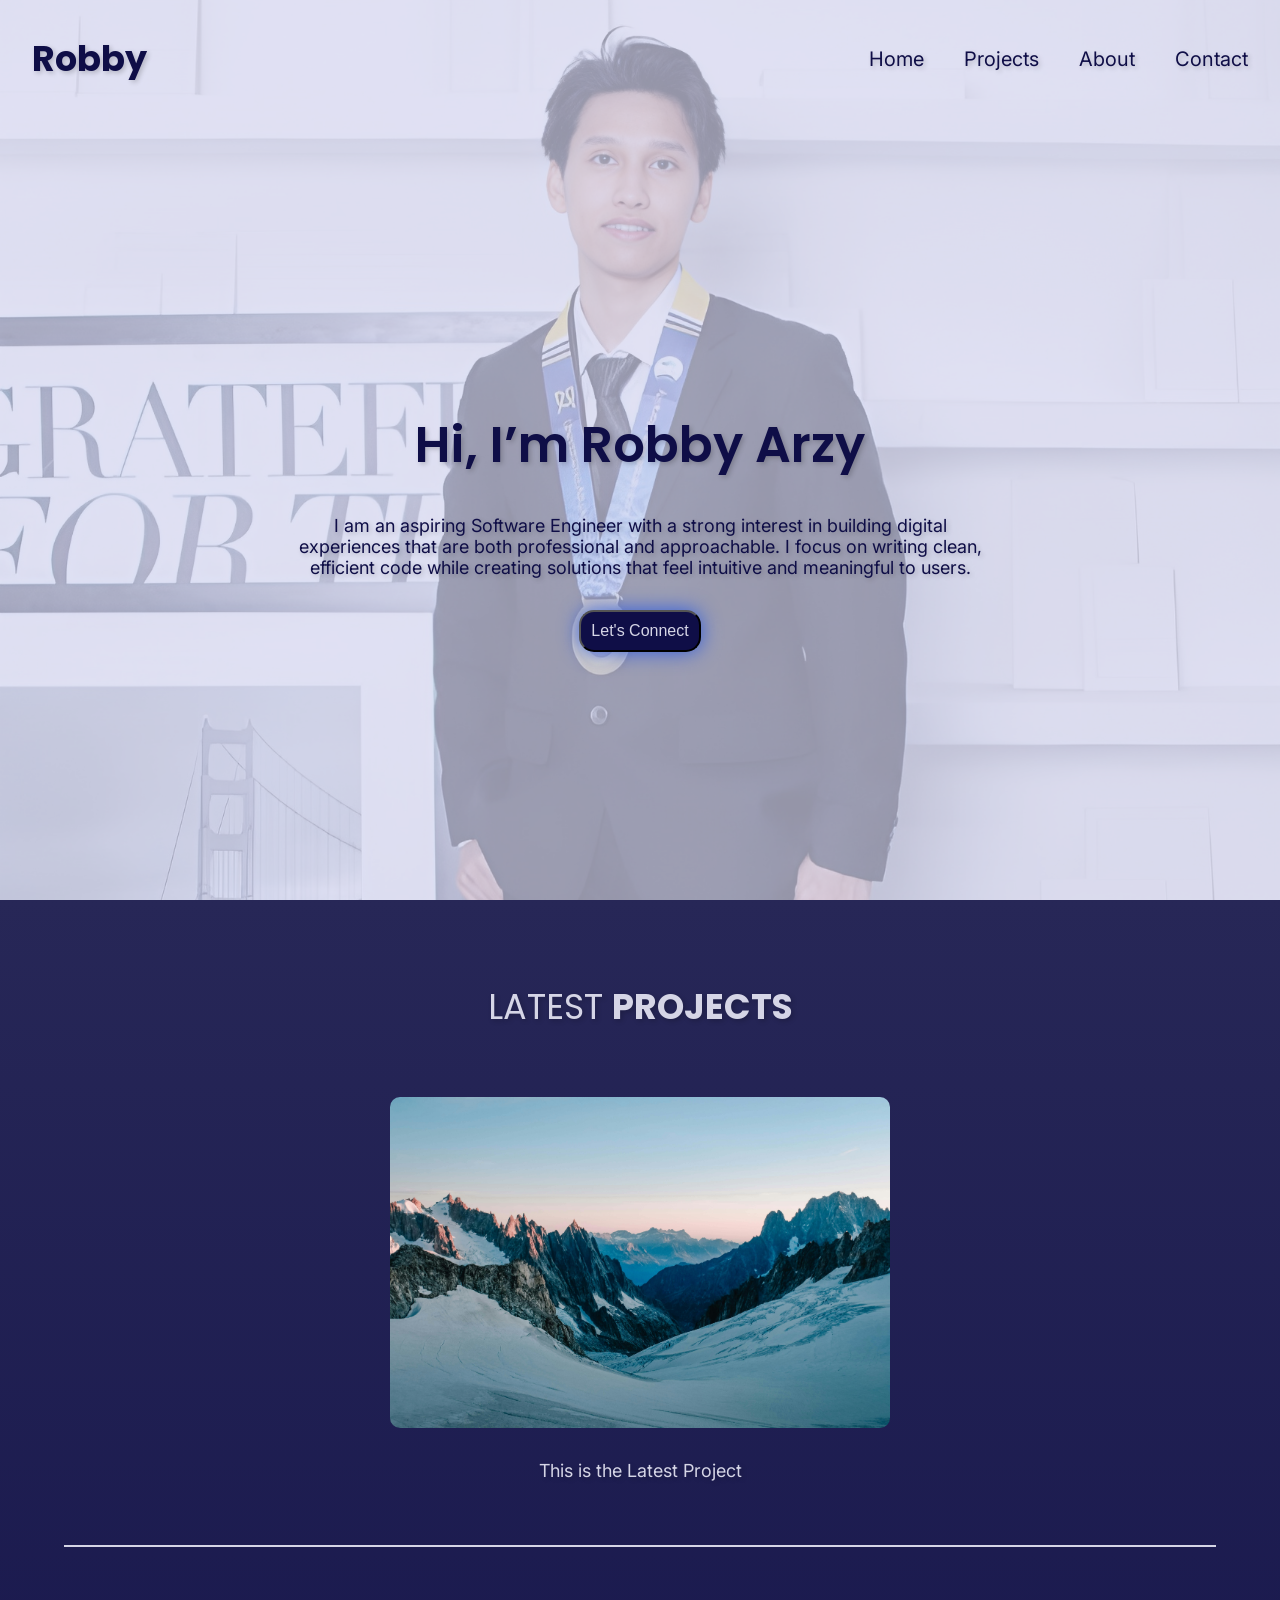
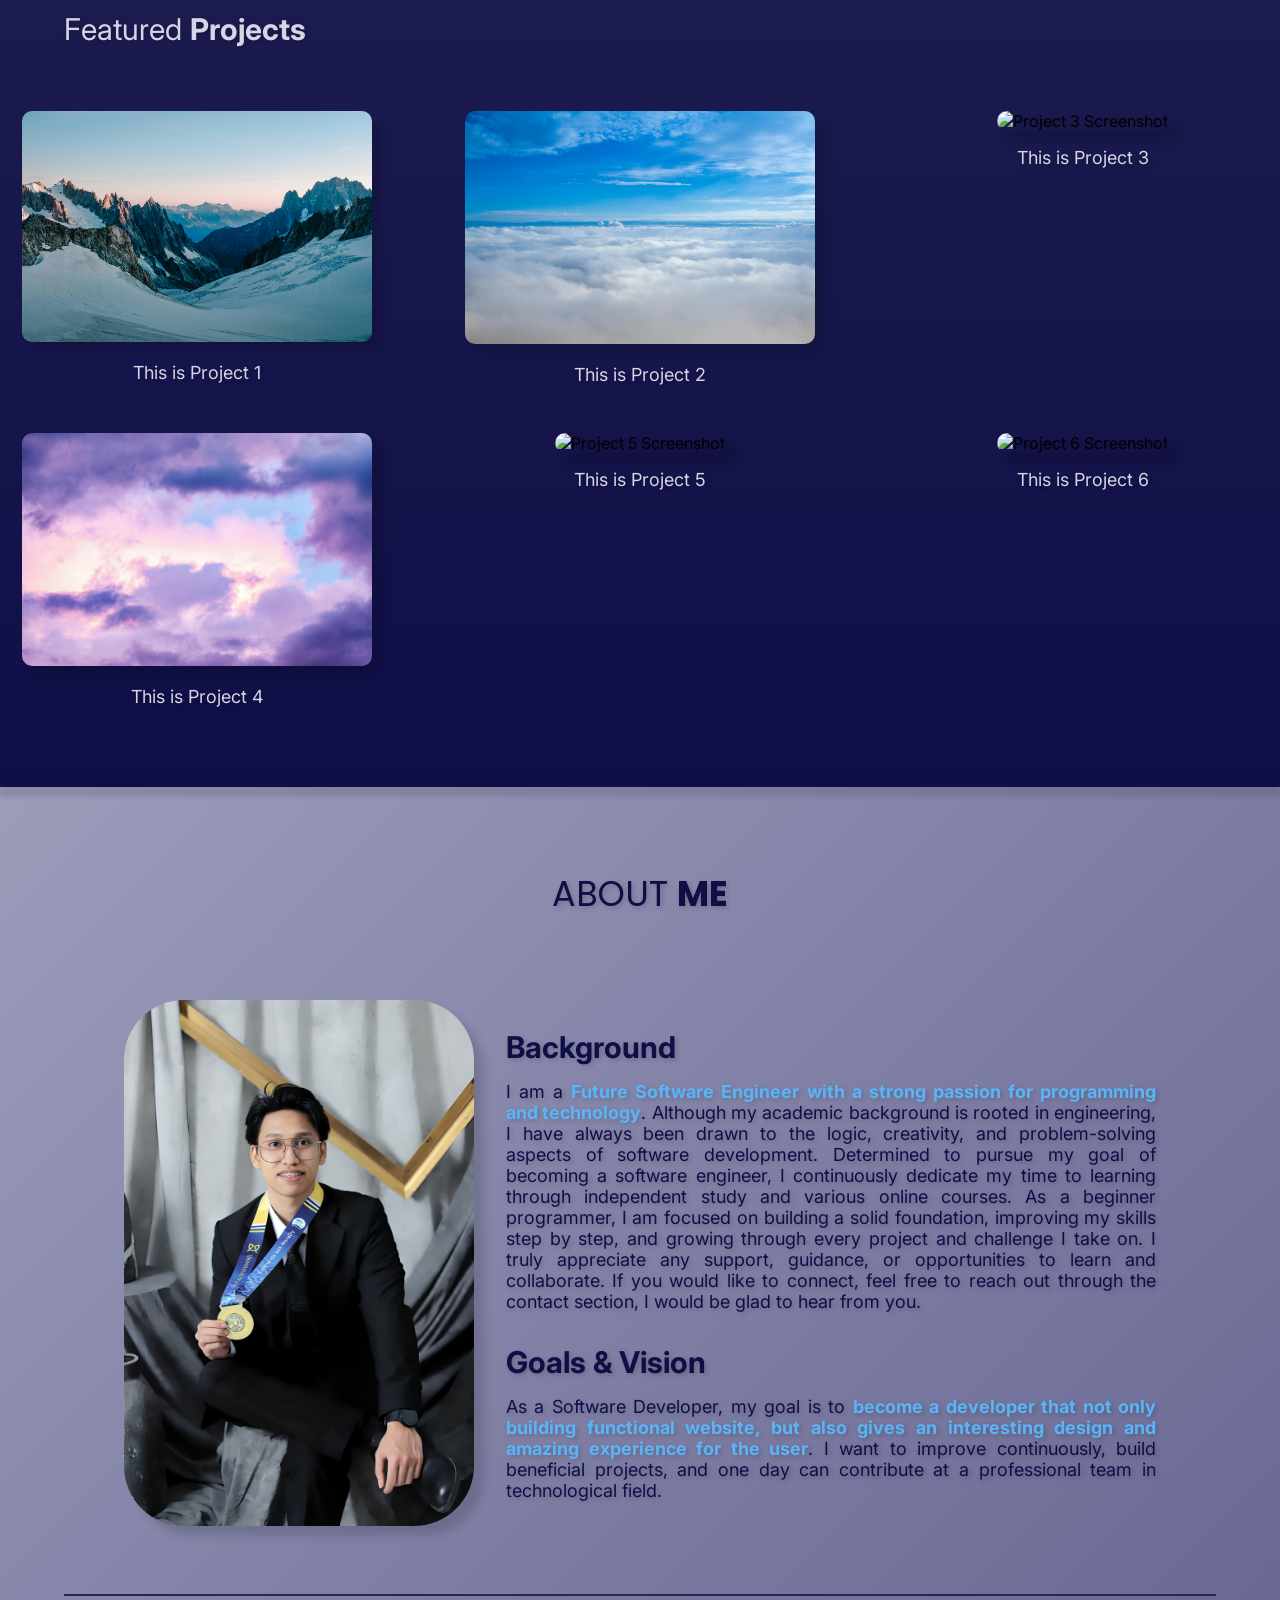
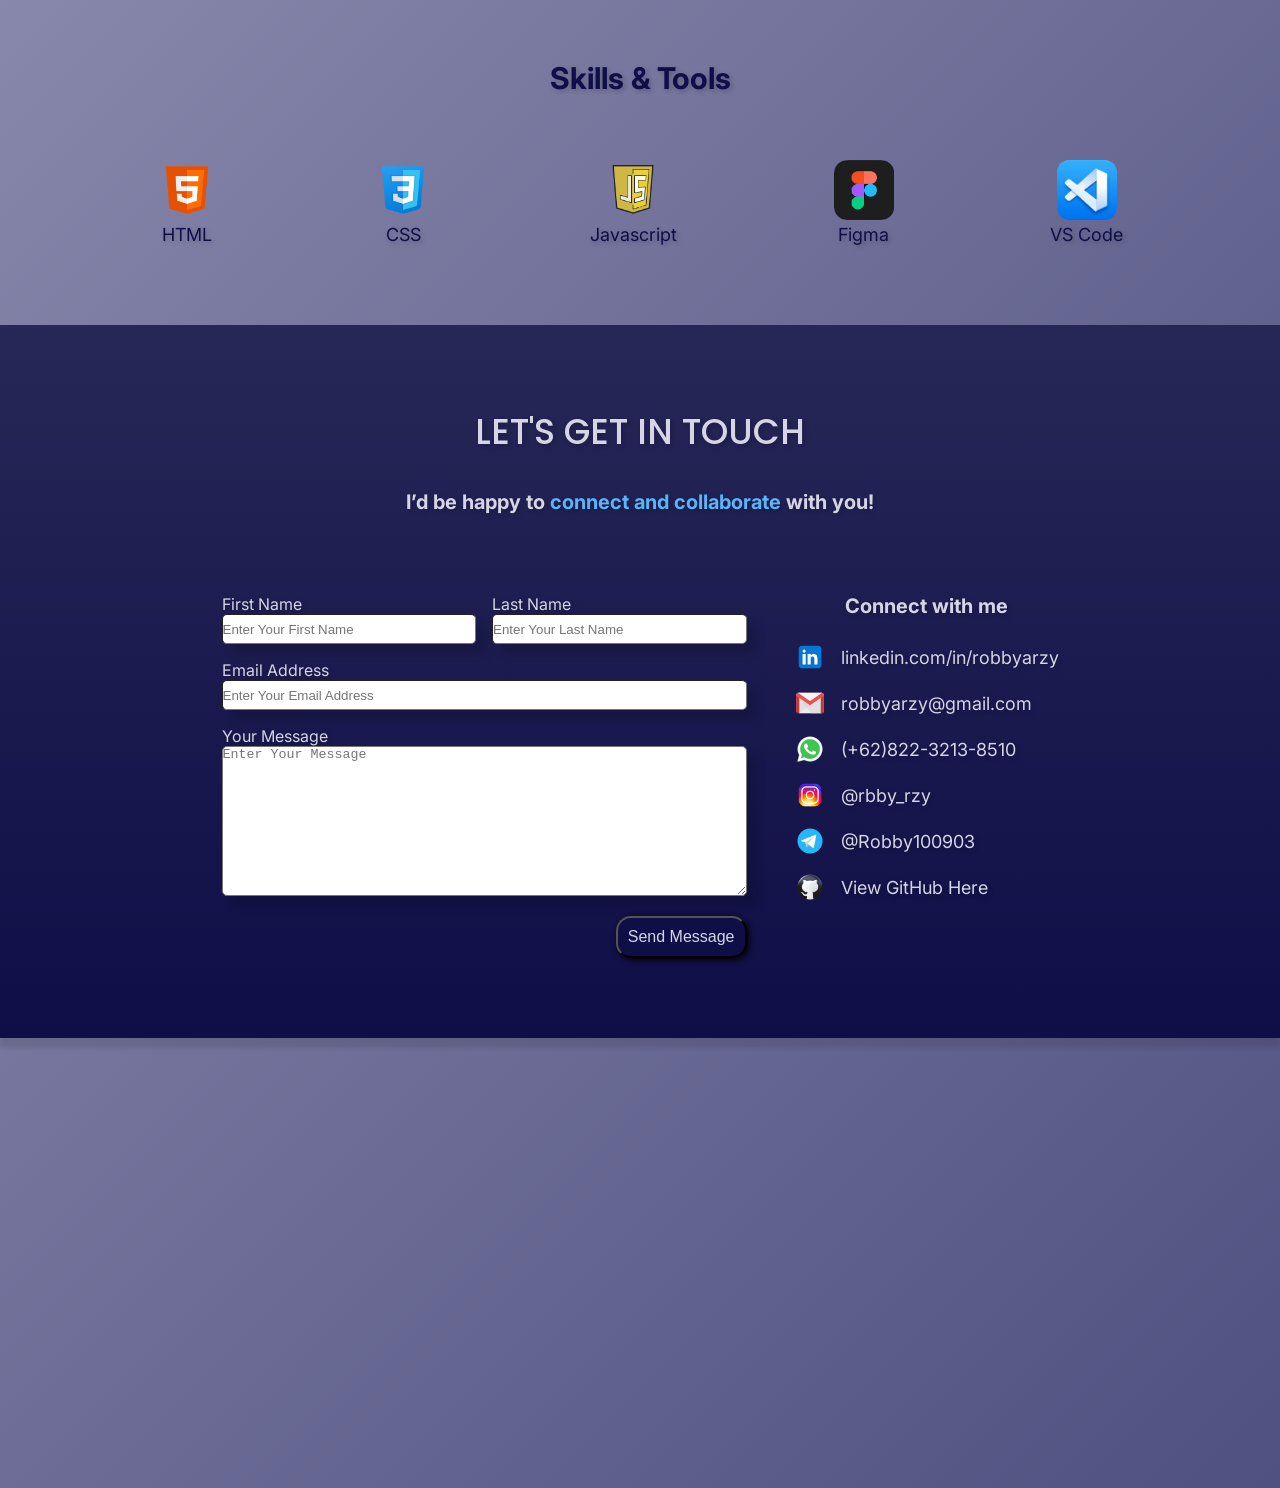
==== commit e13ee1f7: "Update all file" ====
--- a/index.html
+++ b/index.html
@@ -5,7 +5,8 @@
     <meta name="viewport" content="width=device-width, initial-scale=1.0">
     <title>My Portfolio</title>
     <link rel="stylesheet" href="index.css">
-    <link href="https://fonts.googleapis.com/css2?family=Roboto:ital,wght@0,100..900;1,100..900&display=swap" rel="stylesheet">
+    <link href="https://fonts.googleapis.com/css2?family=Poppins:ital,wght@0,100;0,200;0,300;0,400;0,500;0,600;0,700;0,800;0,900;1,100;1,200;1,300;1,400;1,500;1,600;1,700;1,800;1,900&display=swap" rel="stylesheet">
+    <link href="https://fonts.googleapis.com/css2?family=Inter:ital,opsz,wght@0,14..32,100..900;1,14..32,100..900&display=swap" rel="stylesheet">
 </head>
 <body>
     <!-- Home Start -->
--- a/index.css
+++ b/index.css
@@ -27,6 +27,9 @@
 .contact-heading h2,
 .footer-heading{
     font-size: var(--fs-35);
+    font-family: "Poppins", sans-serif;
+    font-weight: 500;
+    font-style: normal;
 }
 .about-heading1,
 .st-heading,
@@ -124,7 +127,7 @@
 body{
     background: linear-gradient(135deg, var(--light), var(--highlight));
     text-shadow: var(--shadow-text);
-    font-family: 'Roboto', sans-serif;
+    font-family: "Inter", sans-serif;
 }
 section{
     scroll-margin-top: 100px;
@@ -290,6 +293,9 @@
 }
 .hero-heading{
     font-size: var(--fs-50);
+    font-family: "Poppins", sans-serif;
+    font-weight: 600;
+    font-style: normal;
     text-align: center;
 }
 .hero-description{
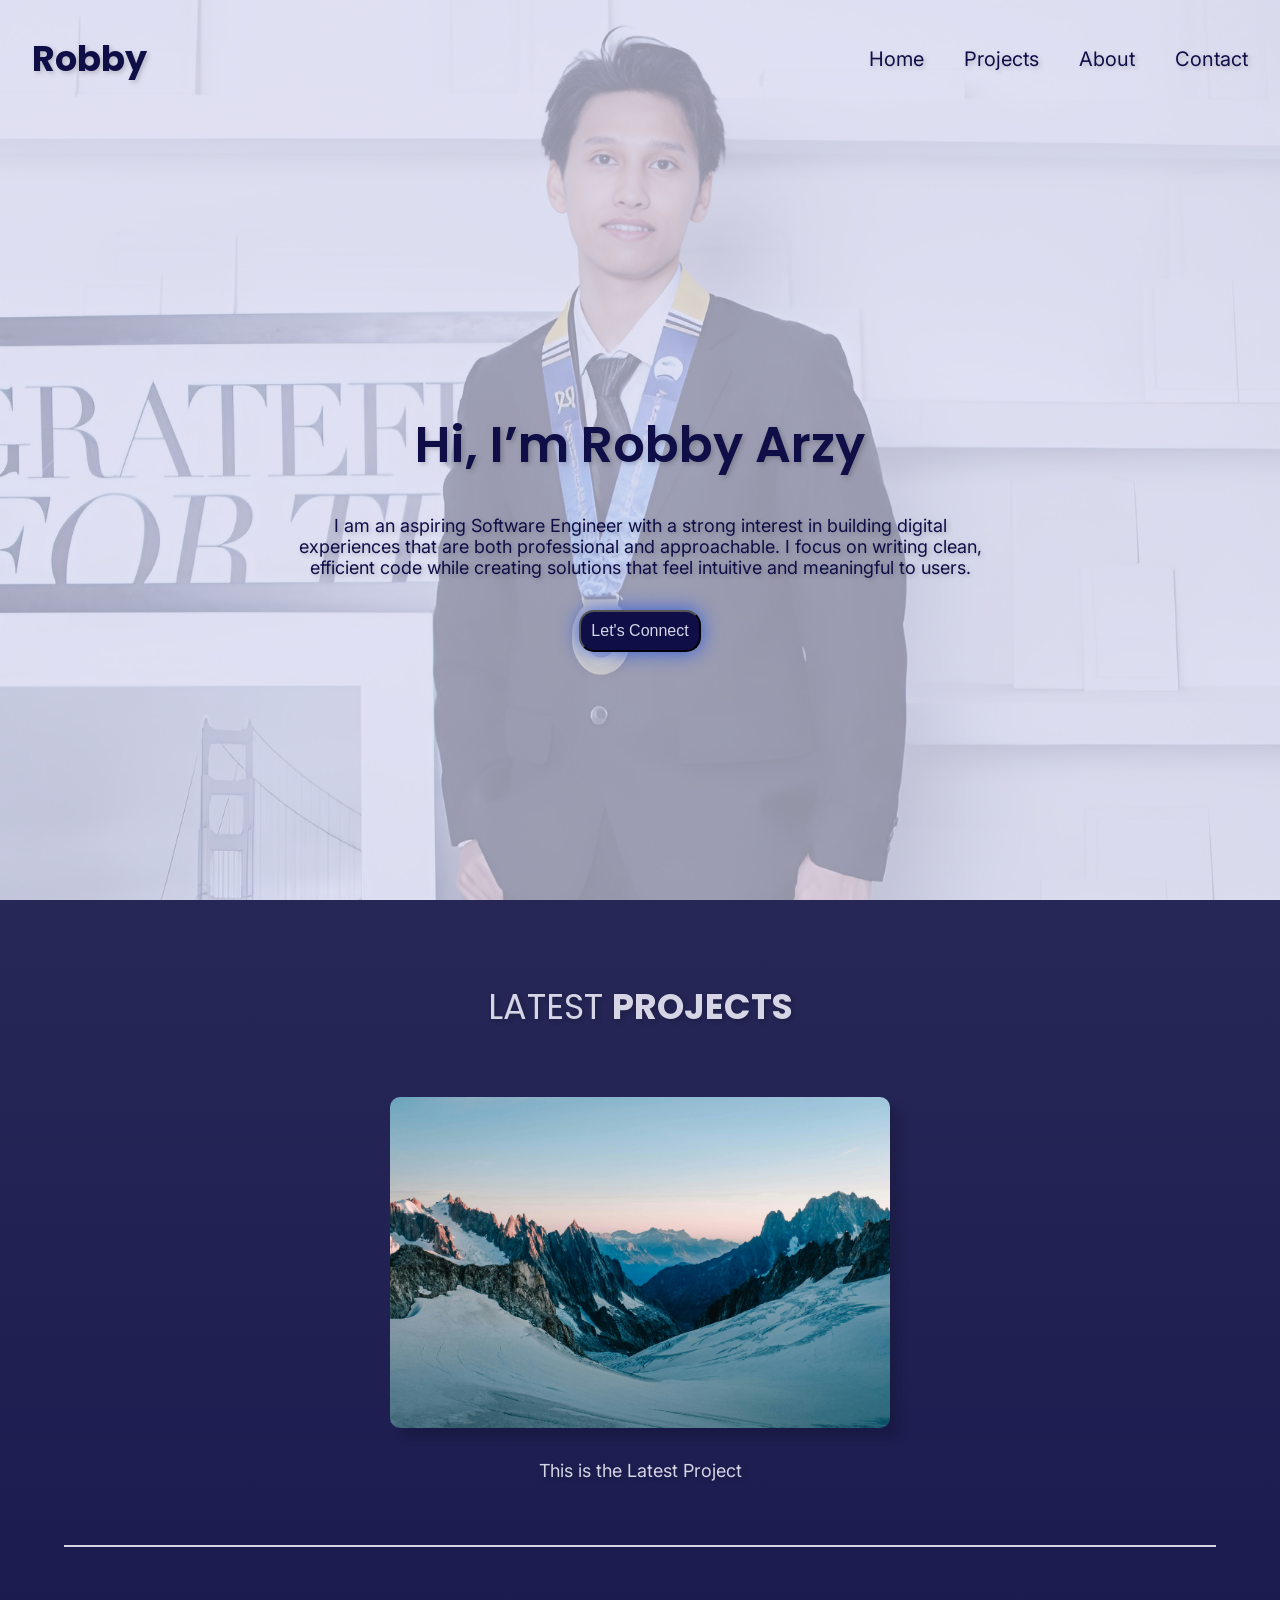
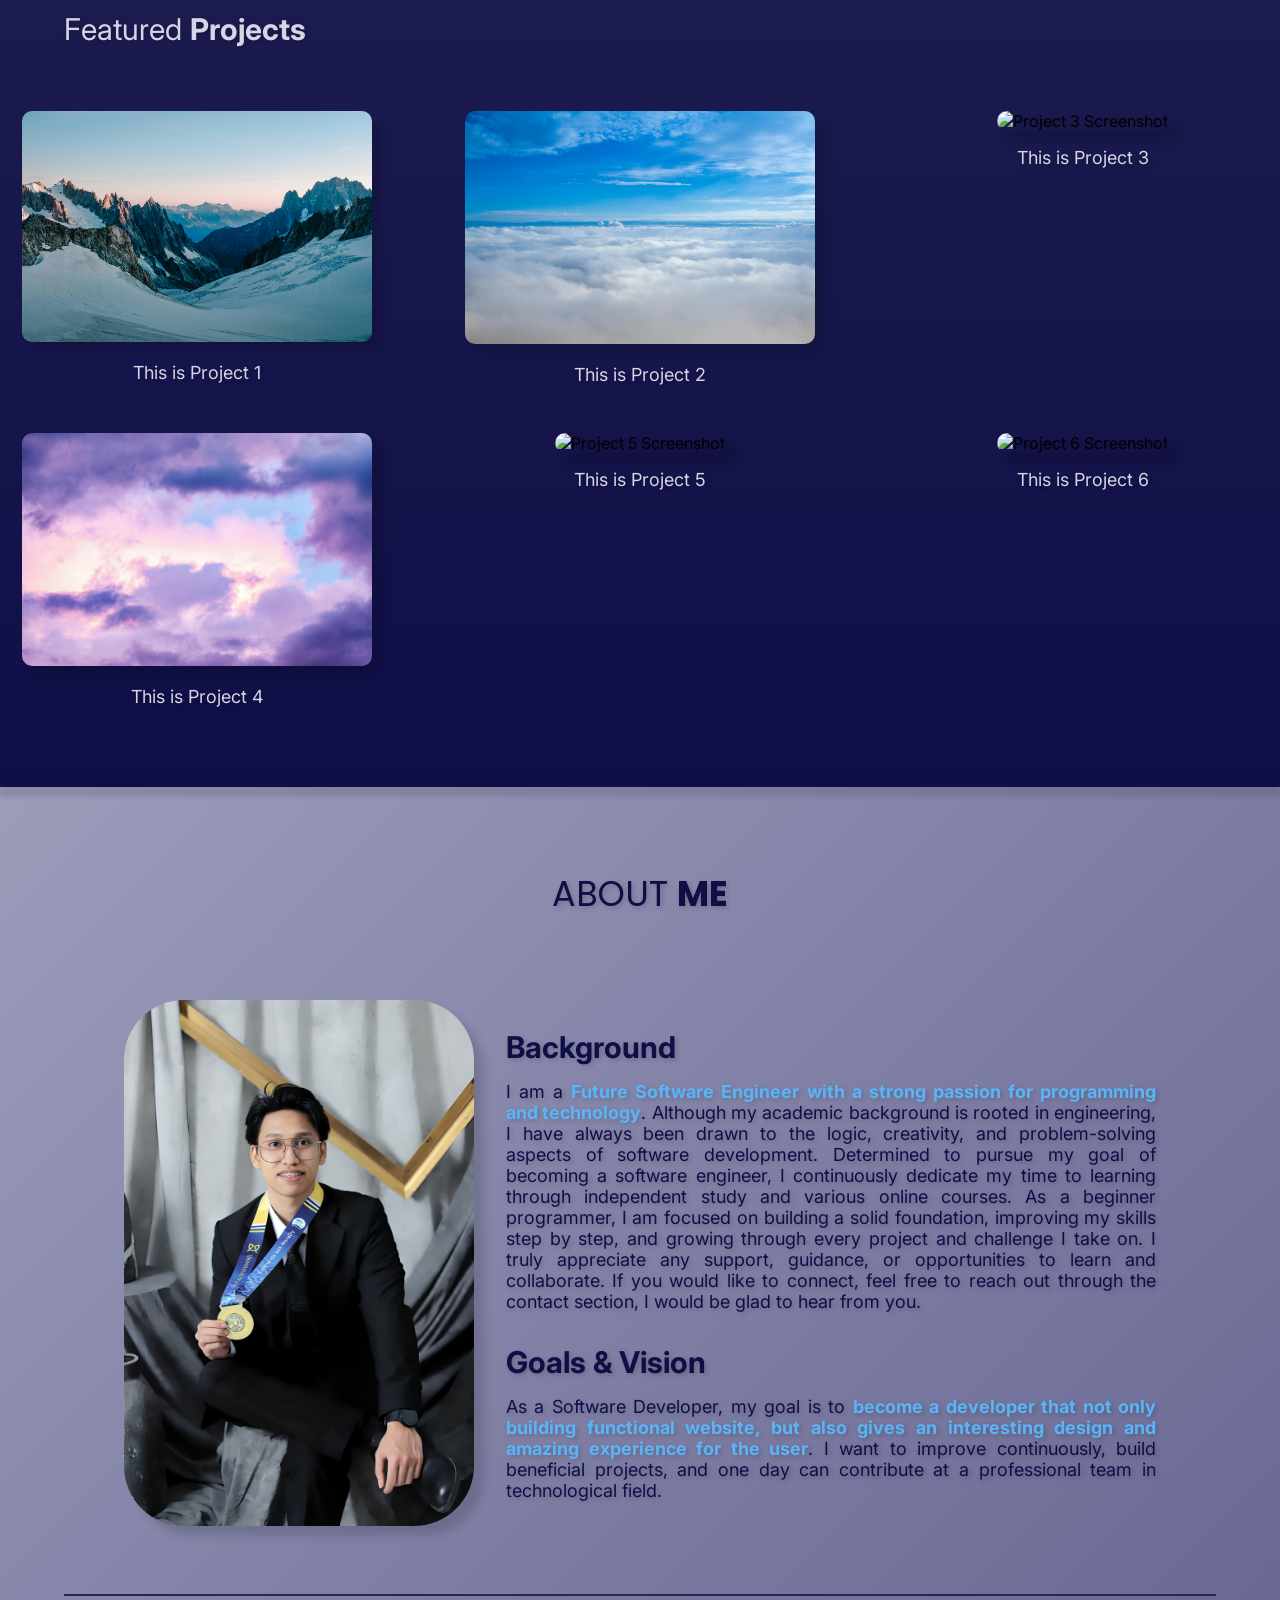
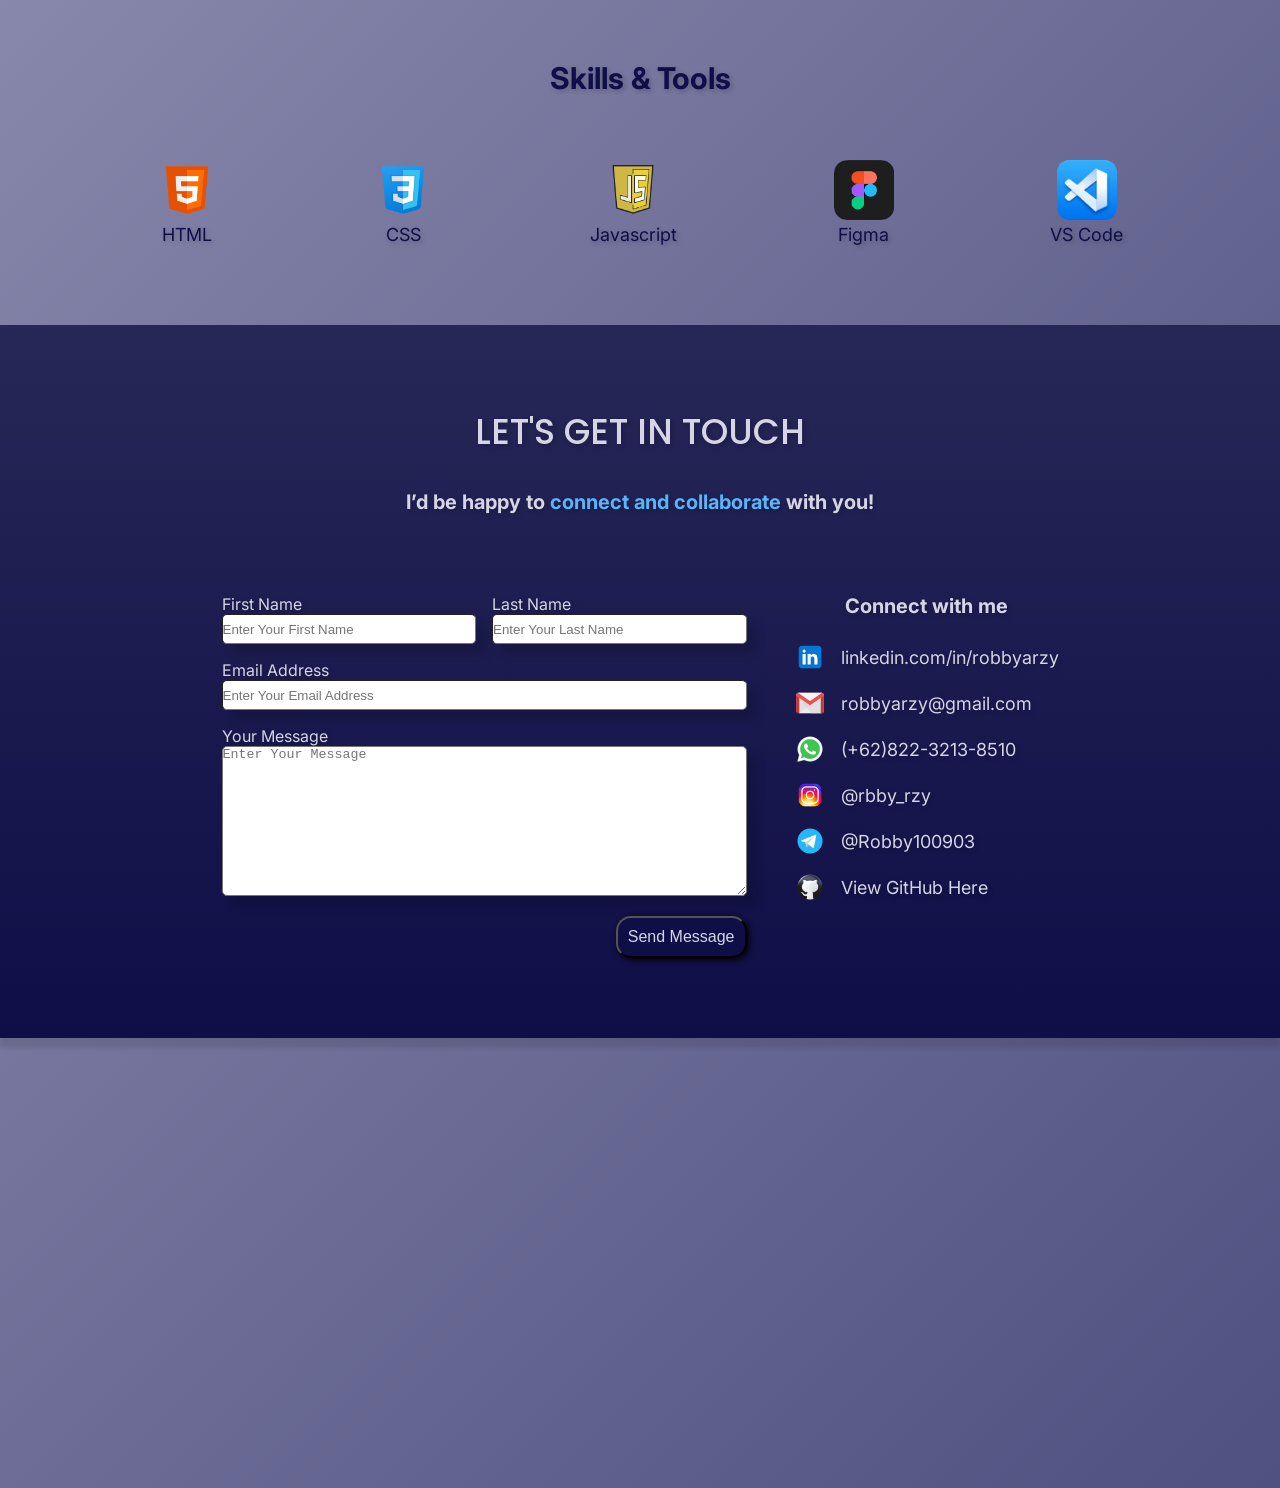
==== commit 289e85e8: "Update index.html and index.css" ====
--- a/index.html
+++ b/index.html
@@ -9,10 +9,12 @@
     <link href="https://fonts.googleapis.com/css2?family=Inter:ital,opsz,wght@0,14..32,100..900;1,14..32,100..900&display=swap" rel="stylesheet">
 </head>
 <body>
-    <!-- Home Start -->
+    <!-- Navbar Start -->
     <header>
         <nav id="navbar-wrapper">
             <div id="navbar-container" class="navbar-container">
+
+                <!-- Navbar Links & Logo -->
                 <a href="#Home" class="navbar-logo">Robby</a>
                 <ul class="navbar-navigation">
                     <li><a href="#Home">Home</a></li>
@@ -20,6 +22,8 @@
                     <li><a href="#About">About</a></li>
                     <li><a href="#Contact">Contact</a></li>
                 </ul>
+
+                <!-- Navbar Burger Button -->
                 <button id="burger" class="burger">
                     <span></span>
                     <span></span>
@@ -28,6 +32,7 @@
             </div>
         </nav>
 
+        <!-- Navbar Overlay -->
         <div id="overlay" class="overlay"></div>
 
         <nav id="mobile-menu" class="mobile-menu">
@@ -37,30 +42,37 @@
             <a href="#Contact">Contact</a>
         </nav>
     </header>
+    <!-- Navbar End -->
 
     <main>
+    <!-- Home Section Start -->
+
         <section id="Home" class="hero">
             <div class="hero-container">
+                <!-- Hero Title & Description -->
                 <h1 class="hero-heading">Hi, I’m Robby Arzy</h1>
                 <p class="hero-description">
                     I am an aspiring Software Engineer with a strong interest in building digital experiences that are both professional and approachable. I focus on writing clean, efficient code while creating solutions that feel intuitive and meaningful to users.
                 </p>
+
+                <!-- Hero Button -->
                 <div class="hero-btn">
-                    <button type="redirect" aria-label="Contact Me">
-                        <a href="#Contact">
-                            Let's Connect
-                        </a>
+                    <button href="#Contact" type="redirect" aria-label="Contact Me">
+                        Let's Connect
                     </button>
                 </div>
             </div>
         </section>
-        <!-- Home End -->
-
-        <!-- Projects Start -->
+
+        <!-- Home Section End -->
+
+        <!-- Projects Section Start -->
+
         <section id="Projects" class="projects">
+
+            <!-- Latest Project -->
             <div class="projects-heading">
                 <h2>LATEST <strong>PROJECTS</strong></h2>
-
                 <div class="latest-projects">
                     <figure>
                         <img src="image/background1.jpg" alt="Latest Project Screenshot">
@@ -73,6 +85,7 @@
 
             <hr class="hr-1">
 
+            <!-- Featured Projects -->
             <div class="projects-wrapper">
                 <h3>Featured <b>Projects</b></h3>
                 <div class="projects-container">
@@ -115,19 +128,27 @@
                 </div>
             </div>
         </section>
-        <!-- Projects End -->
-
-        <!-- About Me Start -->
+
+        <!-- Projects Section End -->
+
+        <!-- About Section Start -->
+
         <section id="About" class="about">
+
+            <!-- About Title -->
             <div class="about-heading">
                 <h2>ABOUT <strong>ME</strong></h2>
             </div>
+
+            <!-- About Image -->
             <div class="about-container1">
                 <figure class="about-image">
                     <img src="image/Profile_Picture1.jpg" alt="About Me Image"/>
                 </figure>
-                <section class="about-container2">
-                    <h3 class="about-heading1">Background</h3>
+
+                <!-- About Description -->
+                <div class="about-container2">
+                    <h3 class="about-heading2">Background</h3>
                         <p class="about-description1">
                             I am a <span class="highlight1">Future Software Engineer with a strong passion for programming and technology</span>. Although my academic background is rooted in engineering, I have always been drawn to the logic, creativity, and problem-solving aspects of software development.
 
@@ -136,19 +157,24 @@
                             I truly appreciate any support, guidance, or opportunities to learn and collaborate. If you would like to connect, feel free to reach out through the contact section, I would be glad to hear from you.
                         </p>
 
-                        <h3 class="about-heading1">Goals & Vision</h3>
+                        <h3 class="about-heading2">Goals & Vision</h3>
                         <p class="about-description2">As a Software Developer, my goal is to <span class="highlight1">become a developer that not only building functional website, but also gives an interesting design and amazing experience for the user</span>.
                         
                         I want to improve continuously, build beneficial projects, and one day can contribute at a professional team in technological field.
                         </p>
-                </section>
+                </div>
             </div>
 
             <hr class="hr-2">
 
-            <section id="skill_tools" class="skill_tools">
+            <!-- Skills & Tools -->
+            <div id="skill_tools" class="skill_tools">
                 <div class="st-container1">
+
+                    <!-- Skills & Tools Title -->
                     <h3 class="st-heading">Skills & Tools</h3>
+
+                    <!-- Skills & Tools Icon -->
                     <div class="st-wrapper">
                         <ul class="st-container2">
                             <li>
@@ -184,16 +210,22 @@
                         </ul>
                     </div>
                 </div>
-            </section>
+            </div>
         </section>
-        <!-- About Me End -->
-
-        <!-- Contact Start -->
+        
+        <!-- About Section End -->
+
+        <!-- Contact Section Start -->
+
         <section id="Contact" class="contact">
+
+            <!-- Contact Title & Tagline -->
             <div class="contact-heading">
                 <h2>LET'S GET IN TOUCH</h2>
                 <h3>I’d be happy to <span class="highlight1">connect and collaborate</span> with you!</h3>
-            </div>            
+            </div>
+
+            <!-- Contact Input Form -->
             <div class="contact-text">
                 <div class="contact-placeholder">
                     <form id="form" class="cp-form" action="#" method="post">
@@ -216,6 +248,8 @@
                                 <label for="message">Your Message</label>
                                 <textarea id="message" name="message" placeholder="Enter Your Message" rows="5" required></textarea>
                             </div>
+
+                            <!-- Contact Button -->
                             <div class="cp-btn">
                                 <button type="submit" aria-label="send message">Send Message</button>                       
                             </div>
@@ -223,10 +257,15 @@
                     </form>
                 </div>
 
-                <section class="social-links">
+                <!-- Contact Information -->
+                <div class="social-links">
+
+                    <!-- Contact Information Title -->
                     <h4 class="social-links-heading">
                         Connect with me
                     </h4>
+
+                    <!-- Contact Information Icon and Social Links  -->
                     <div class="social-links-list">
                         <ul>
                             <li>
@@ -267,21 +306,27 @@
                             </li>
                         </ul>
                     </div>
-                </section>
+                </div>
             </div>           
         </section>
-        <!-- Contact End -->
+
+        <!-- Contact Section End -->
     </main>
 
-    <!-- Footer Start -->
+    <!-- Footer Section Start -->
+
     <footer>
         <div class="footer-wrapper">
             <div class="footer-container1">
-                <h2 class="footer-heading">Robby Arzy</h2>
+
+                <!-- Footer Title & Tagline -->
+                <h3 class="footer-heading">Robby Arzy</h3>
                 <p class="footer-description">A <span class="highlight1">future Software Engineer</span> dedicated to building professional and elegant web design.</p>
             </div>
+
+            <!-- Footer Page Navigation Links -->
             <div class="footer-container2">
-                <h2 class="footer-heading">Pages</h2>
+                <h3 class="footer-heading">Pages</h3>
                 <ul>
                     <li><a href="#Home">Home</a></li>
                     <li><a href="#Projects">Projects</a></li>
@@ -289,8 +334,10 @@
                     <li><a href="#Contact">Contact</a></li>
                 </ul>
             </div>
+
+            <!-- Footer Social links -->
             <div class="footer-container3">
-                <h2 class="footer-heading">Contact</h2>
+                <h3 class="footer-heading">Contact</h3>
                     <ul>
                         <li>
                             <a href="https://linkedin.com/in/robbyarzy/">
@@ -320,6 +367,8 @@
                     </ul>
             </div>
         </div>
+
+        <!-- Update & Copyright -->
         <div id="update" class="update-container">
              <div class="update-info">
                 <p>Latest Update: <time datetime="2026-04-01" >1 April 2026</time></p>
@@ -327,7 +376,8 @@
             </div>
         </div>
     </footer>
-    <!-- Footer End -->
+
+    <!-- Footer Section End -->
 
     <script src="index.js"></script>
     </body>
--- a/index.css
+++ b/index.css
@@ -31,7 +31,7 @@
     font-weight: 500;
     font-style: normal;
 }
-.about-heading1,
+.about-heading2,
 .st-heading,
 .projects-heading h3,
 .projects-wrapper h3{
@@ -54,7 +54,7 @@
 .footer-container3 a{
     font-size: var(--fs-18);
 }
-.hero-btn a, .cp-btn button{
+.hero-btn button, .cp-btn button{
     font-size: var(--fs-16);
 }
 .update-container{
@@ -69,7 +69,7 @@
 .hero-heading,
 .hero-description,
 .about-heading h2,
-.about-heading1,
+.about-heading2,
 .about-description1,
 .about-description2,
 .st-heading,
@@ -106,6 +106,7 @@
 }
 .hero img,
 .about-image img,
+.latest-projects img,
 .projects-container img,
 .cp-container input,
 .cp-container textarea{
@@ -128,6 +129,7 @@
     background: linear-gradient(135deg, var(--light), var(--highlight));
     text-shadow: var(--shadow-text);
     font-family: "Inter", sans-serif;
+    max-width: 100%;
 }
 section{
     scroll-margin-top: 100px;
@@ -191,7 +193,6 @@
 .navbar-container.animation .burger span{
     background-color: var(--light);
 }
-.navbar-container
 .navbar-logo{
     text-decoration: none;
     font-weight: bold;
@@ -274,7 +275,7 @@
     background-image: url("image/Profile_Picture.jpg");
     background-repeat: no-repeat;
     background-size: cover;
-    background-position: center top;
+    background-position: top;
     background-attachment: fixed;
     height: 100svh;
 }
@@ -315,16 +316,10 @@
     transition: transform 0.3s ease;
     box-shadow: 0 0 20px rgb(48, 92, 222);
 }
-.hero-btn a{
-    text-decoration: none;
-    color: var(--light);
-}
 .hero-btn button:hover{
     background-color: var(--hover1);
+    color: var(--dark);
     transform: translateY(-10px);
-}
-.hero-btn button:hover a{
-    color: var(--dark);
 }
 
 /* Projects */
@@ -347,7 +342,8 @@
     transition: 0.5s;
 }
 .latest-projects img{
-    width: 500px;
+    max-width: 500px;
+    width: 100%;
     border-radius: 10px;
 }
 .latest-projects figure:hover{
@@ -371,7 +367,8 @@
     transform: translateY(-20px);
 }
 .projects-container img{
-    width: 350px;
+    max-width: 350px;
+    width: 100%;
     border-radius: 10px;
 }
 .projects-container figcaption{
@@ -399,10 +396,11 @@
     text-align: justify;
 }
 .about-image img{
-    width: 350px;
+    max-width: 350px;
+    width: 100%;
     border-radius: 60px;
 }
-.about-heading1{
+.about-heading2{
     margin-bottom: 1rem;
 }
 .about-description1,
@@ -502,7 +500,7 @@
     text-decoration: none;
 }
 .social-links-list img{
-    width: 30px;
+    max-width: 30px;
     transition: transform 0.3s ease;
 }
 .social-links-list img:hover{
@@ -607,10 +605,6 @@
     .hero-container{
         order: 2;
     }
-    .hero-image img{
-        width: 300px;
-        order: 1;
-    }
     .hero-heading,
     .hero-description{
         margin: 0 1rem;
@@ -626,9 +620,10 @@
         align-items: center;
     }
     .about-image img{
-        width: 250px;
-    }
-    .about-heading1,
+        max-width: 250px;
+        width: 100%;
+    }
+    .about-heading2,
     .about-description1,
     .about-description2{
         margin: 1rem 1rem 0;
@@ -641,17 +636,23 @@
     /* Global */
     main{
         margin-bottom: 0;
-    }    
+    }
+    /* Hero */
+    .hero{
+        background-attachment: scroll;
+    }
 
     /* projects */
     .projects-wrapper h3{
         text-align: center;
     }
     .latest-projects img{
-        width: 450px;
+        max-width: 450px;
+        width: 100%;
     }
     .projects-container img{
-        width: 350px;
+        max-width: 350px;
+        width: 100%;
     }
 
     /* Skill and Tools */
@@ -708,7 +709,7 @@
     .footer-heading{
         font-size: var(--fs-30);
     }
-    .about-heading1,
+    .about-heading2,
     .st-heading,
     .projects-heading h3,
     .projects-wrapper h3,
@@ -742,21 +743,26 @@
     .hero-heading{
         font-size: var(--fs-35);
     }
-    .hero-image img{
-        width: 250px;
-    }
 
     /* About */
     .about-image img{
-        width: 200px;
+        max-width: 200px;
+        width: 100%;
     }
 
     /* Projects */
     .latest-projects img{
-        width: 300px;
+        max-width: 300px;
+        width: 100%;
     }
     .projects-container img{
-        width: 250px;
+        max-width: 250px;
+        width: 100%;
+    }
+
+    /* Contact */
+    .social-links-list img{
+        width: 100%;
     }
 
     /* Footer */
